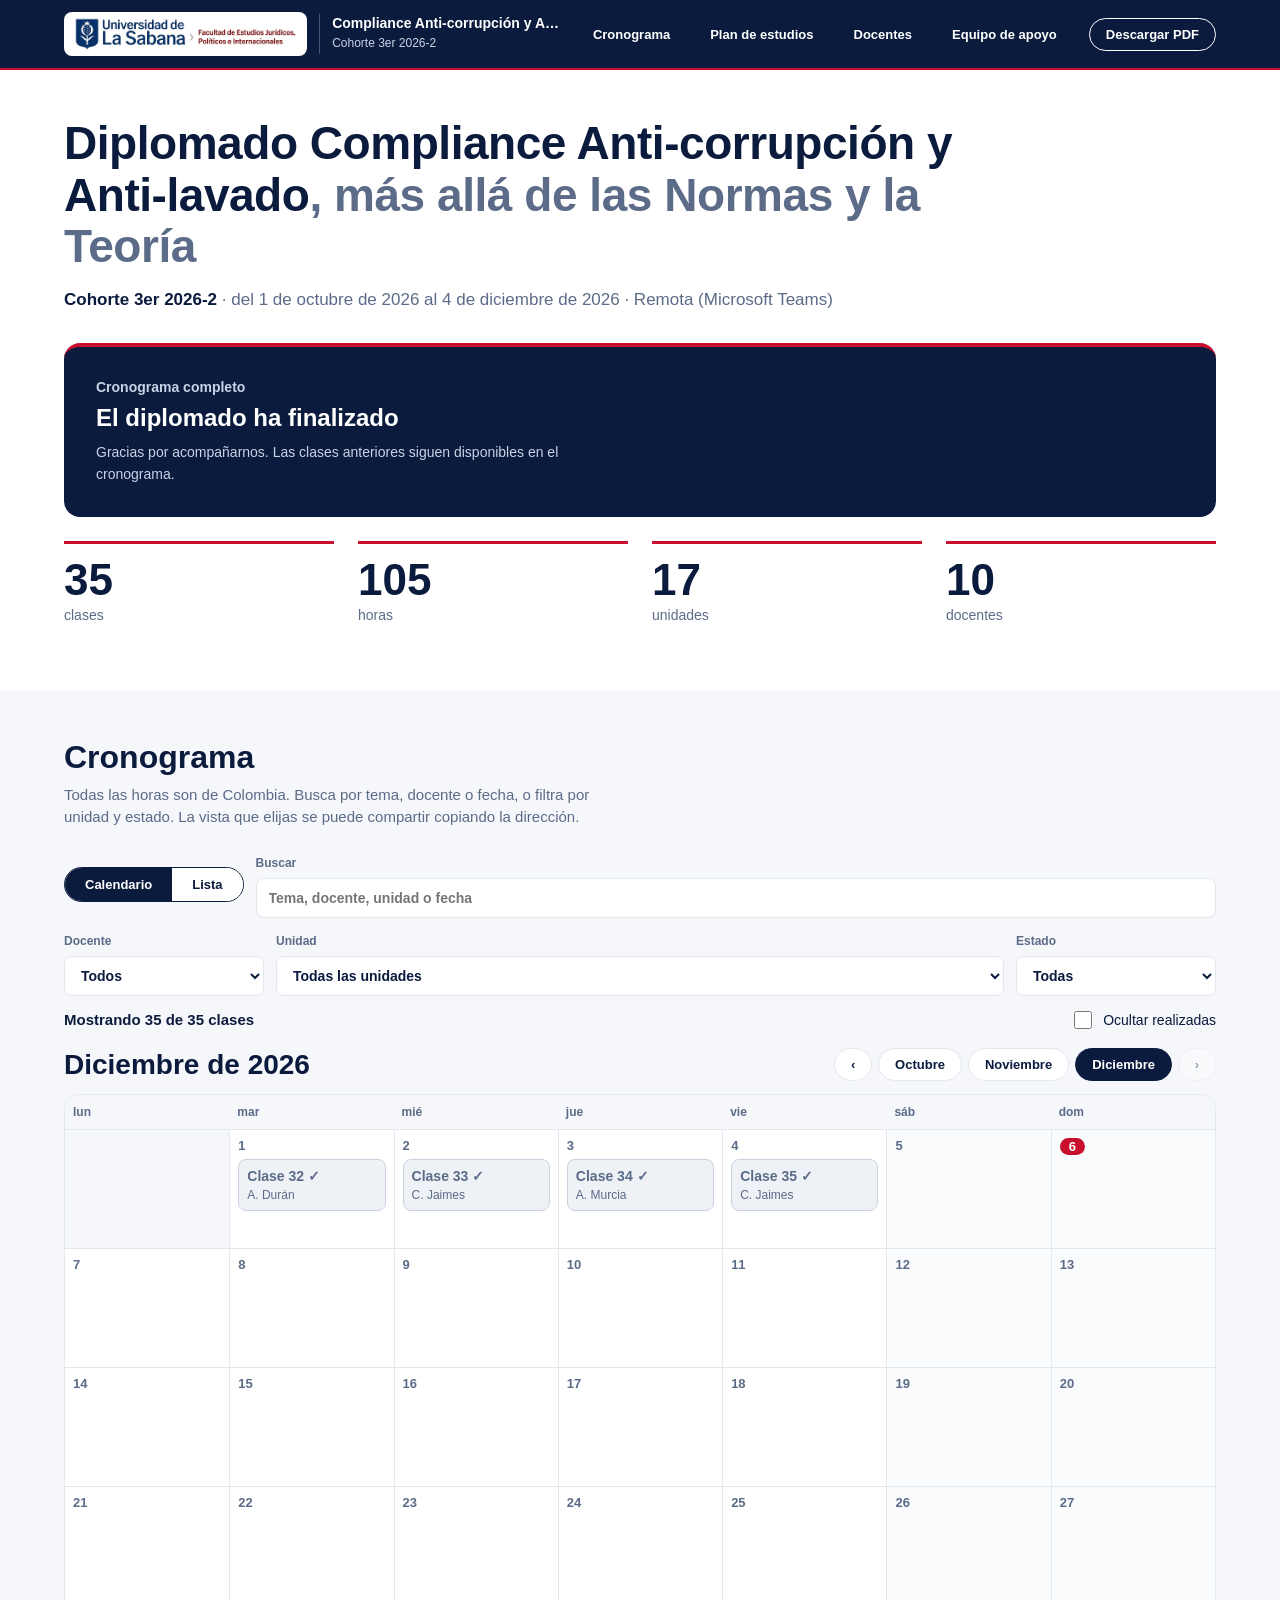
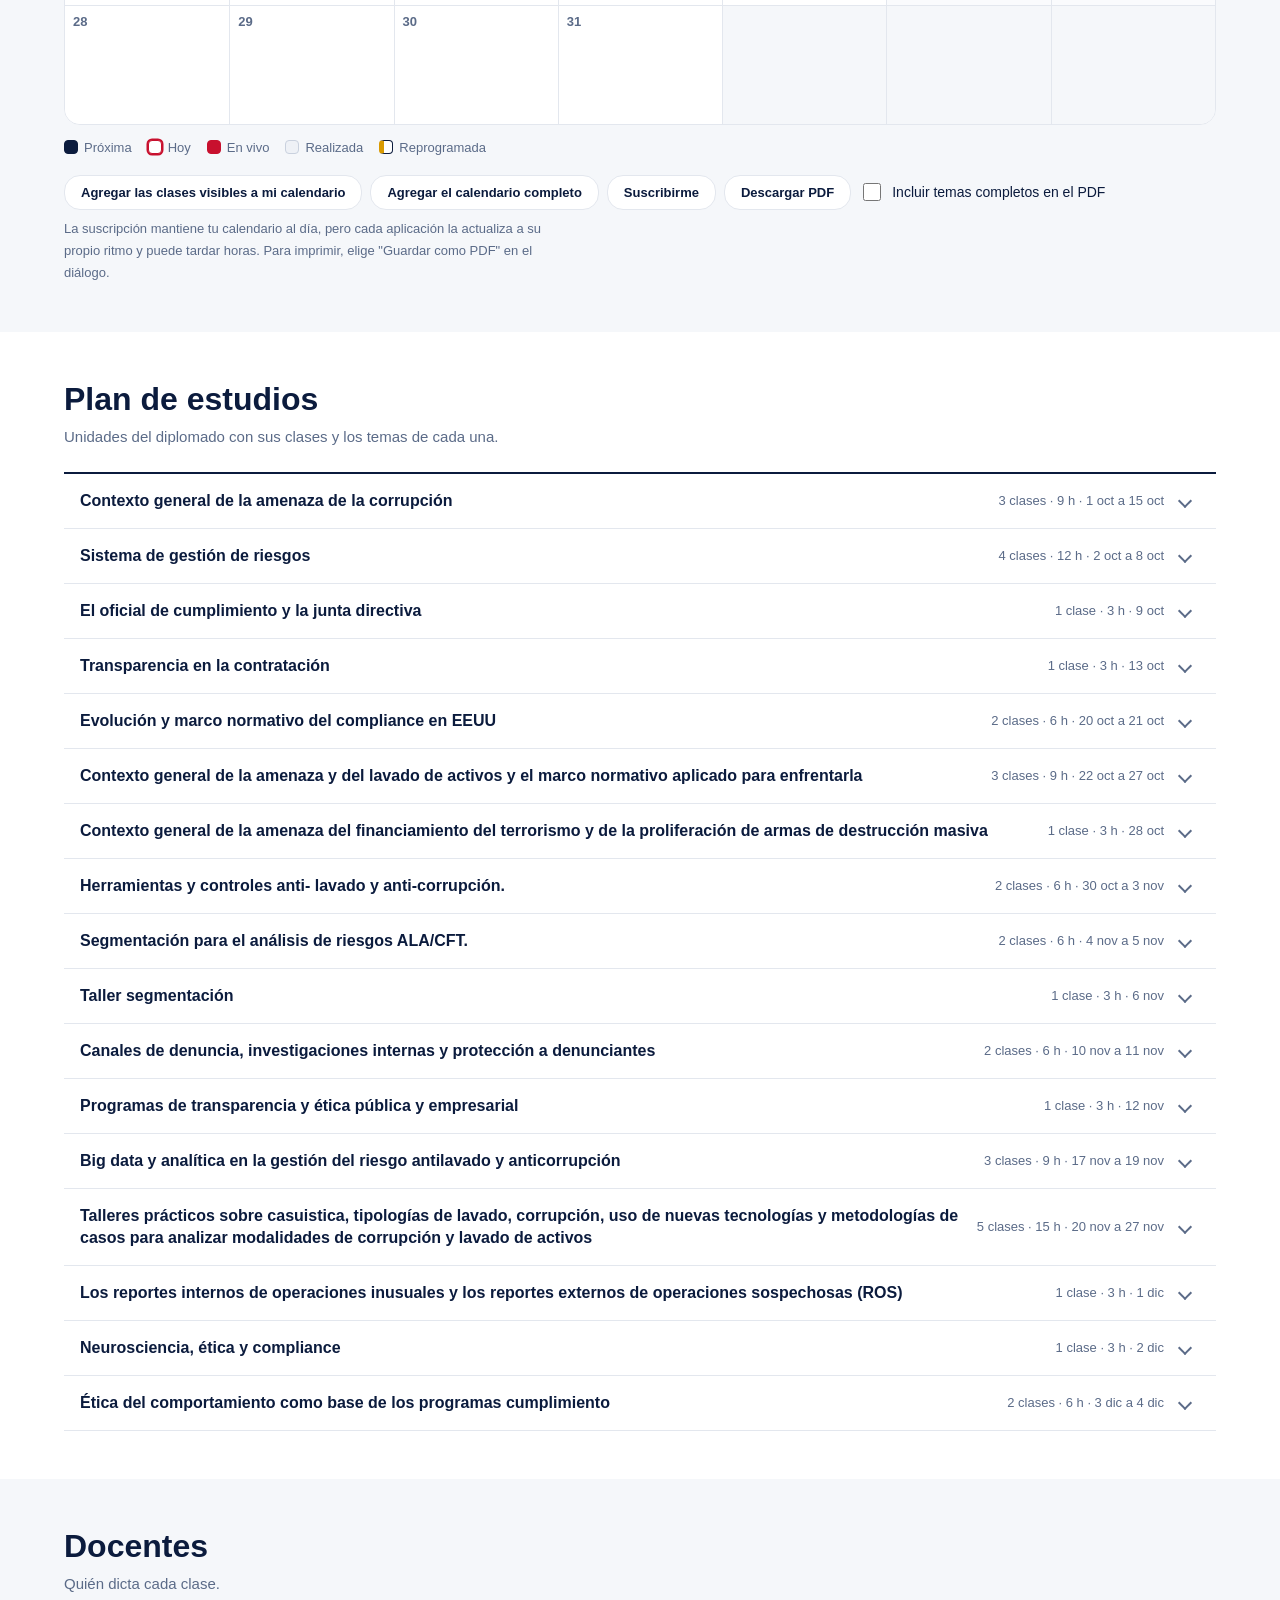
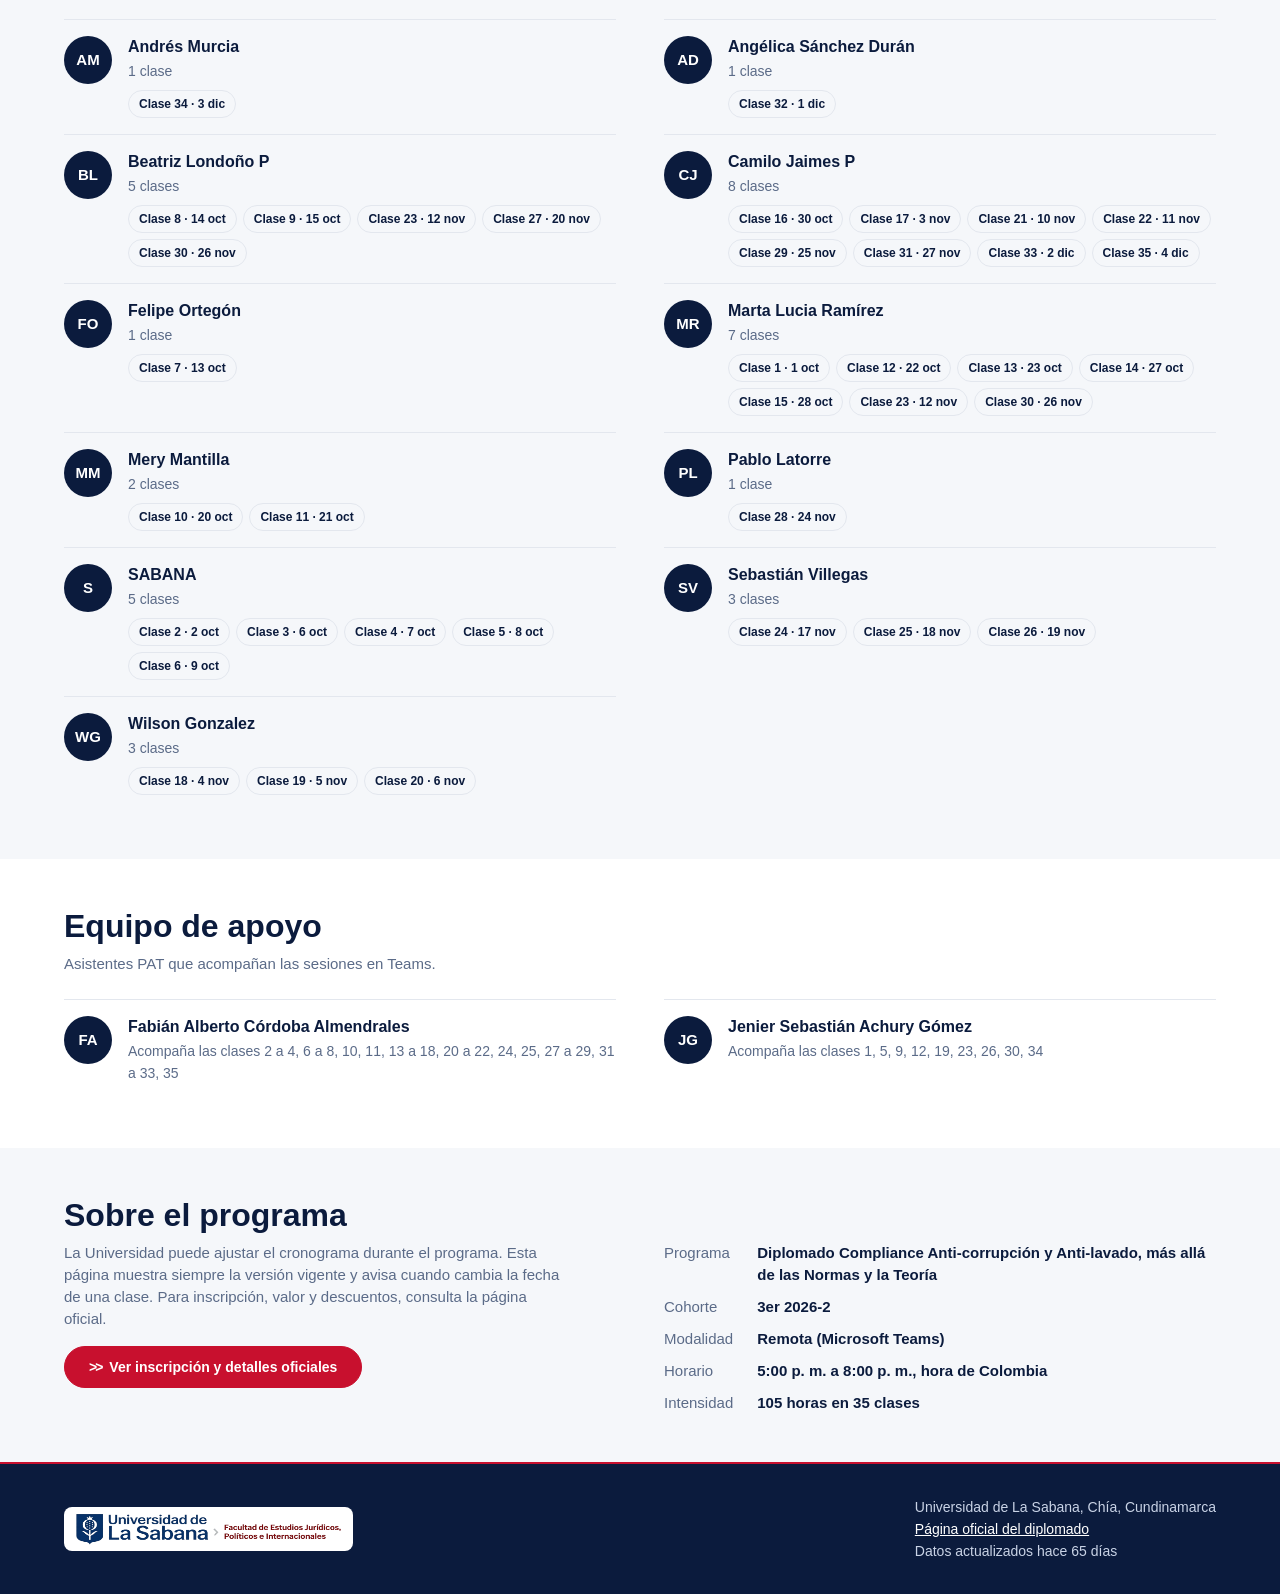
==== index.html @ 8d87f7cf "Fase 2: frontend (panel, calendario, lista, filtros, ics, pdf, aviso de cambios) y pruebas Co-Author" ====
<!doctype html>
<html lang="es">
<head>
  <meta charset="utf-8">
  <meta name="viewport" content="width=device-width, initial-scale=1">
  <title>Cronograma del diplomado de Compliance</title>
  <meta name="description" content="Cronograma, plan de estudios, docentes y enlaces de clase del Diplomado Compliance Anti-corrupción y Anti-lavado, Universidad de La Sabana.">
  <meta property="og:type" content="website">
  <meta property="og:locale" content="es_CO">
  <meta property="og:title" content="Cronograma del Diplomado Compliance Anti-corrupción y Anti-lavado">
  <meta property="og:description" content="Fechas, docentes y enlaces de cada clase, con la cuenta regresiva de la próxima sesión.">
  <meta name="theme-color" content="#0B1B3D">
  <link rel="icon" type="image/svg+xml" href="assets/logos/sabana-escudo.svg">
  <link rel="preload" href="assets/fuentes/montserrat-latin-800-normal.woff2" as="font" type="font/woff2" crossorigin>
  <link rel="stylesheet" href="css/tokens.css">
  <link rel="stylesheet" href="css/base.css">
  <link rel="stylesheet" href="css/componentes.css">
  <link rel="stylesheet" href="css/calendario.css">
  <link rel="stylesheet" href="css/impresion.css">
</head>
<body>
  <a class="omitir" href="#cronograma">Ir al cronograma</a>
  <header class="site-header">
    <div class="container">
      <a class="marca" href="#inicio">
        <img src="assets/logos/sabana-facultad-lockup.png" alt="Universidad de La Sabana, Facultad de Estudios Jurídicos, Políticos e Internacionales" width="289" height="44">
        <span class="marca-texto"><strong id="marca-programa"></strong><span id="marca-cohorte"></span></span>
      </a>
      <button class="menu-btn" type="button" aria-expanded="false" aria-controls="nav">Menú</button>
      <nav class="nav" id="nav" aria-label="Secciones">
        <a href="#cronograma">Cronograma</a><a href="#plan">Plan de estudios</a><a href="#docentes">Docentes</a><a href="#equipo">Equipo de apoyo</a>
        <a href="#" class="cta-pdf" data-pdf>Descargar PDF</a>
      </nav>
    </div>
  </header>

  <div class="avisos" id="avisos" role="status" hidden></div>
  <div class="aviso-red" id="aviso-red" role="status" hidden></div>

  <main id="inicio">
    <section class="hero">
      <div class="container">
        <h1 id="titulo"></h1>
        <p class="hero-meta" id="hero-meta"></p>
        <div id="panel" aria-live="off"></div>
        <div class="cifras" id="cifras"></div>
      </div>
    </section>

    <section class="seccion gris" id="cronograma">
      <div class="container">
        <h2>Cronograma</h2>
        <p class="intro">Todas las horas son de Colombia. Busca por tema, docente o fecha, o filtra por unidad y estado. La vista que elijas se puede compartir copiando la dirección.</p>
        <div class="barra">
          <div class="barra-fila">
            <div class="segmentos" role="group" aria-label="Vista">
              <button type="button" data-vista="calendario" aria-pressed="false">Calendario</button>
              <button type="button" data-vista="lista" aria-pressed="false">Lista</button>
            </div>
            <label class="campo buscar">Buscar<input id="f-q" type="search" placeholder="Tema, docente, unidad o fecha" autocomplete="off"></label>
          </div>
          <div class="barra-fila">
            <label class="campo docente">Docente<select id="f-docente"></select></label>
            <label class="campo unidad">Unidad<select id="f-unidad"></select></label>
            <label class="campo estado">Estado<select id="f-estado">
              <option value="todas">Todas</option><option value="proximas">Próximas</option><option value="realizadas">Realizadas</option></select></label>
          </div>
          <div class="resultado">
            <p class="contador" id="contador" aria-live="polite"></p>
            <div class="barra-fila">
              <label class="check"><input type="checkbox" id="f-ocultar"> Ocultar realizadas</label>
              <button class="enlace-btn" type="button" id="limpiar" hidden>Limpiar filtros</button>
            </div>
          </div>
        </div>
        <div id="vista"></div>
        <div class="acciones-cal">
          <button class="btn" type="button" data-ics-visibles>Agregar las clases visibles a mi calendario</button>
          <button class="btn" type="button" data-ics-todas>Agregar el calendario completo</button>
          <a class="btn" id="suscribir" href="#">Suscribirme</a>
          <button class="btn" type="button" data-pdf>Descargar PDF</button>
          <label class="check"><input type="checkbox" id="f-temas"> Incluir temas completos en el PDF</label>
        </div>
        <p class="nota-cal">La suscripción mantiene tu calendario al día, pero cada aplicación la actualiza a su propio ritmo y puede tardar horas. Para imprimir, elige "Guardar como PDF" en el diálogo.</p>
      </div>
    </section>

    <section class="seccion" id="plan"><div class="container"><h2>Plan de estudios</h2><p class="intro">Unidades del diplomado con sus clases y los temas de cada una.</p><div id="plan-lista"></div></div></section>
    <section class="seccion gris" id="docentes"><div class="container"><h2>Docentes</h2><p class="intro">Quién dicta cada clase.</p><ul class="personas" id="docentes-lista"></ul></div></section>
    <section class="seccion" id="equipo"><div class="container"><h2>Equipo de apoyo</h2><p class="intro">Asistentes PAT que acompañan las sesiones en Teams.</p><ul class="personas" id="equipo-lista"></ul></div></section>
    <section class="seccion gris" id="sobre"><div class="container"><h2>Sobre el programa</h2><div class="sobre" id="sobre-contenido"></div></div></section>
  </main>

  <footer class="pie">
    <div class="container">
      <img src="assets/logos/sabana-facultad-lockup.png" alt="Universidad de La Sabana, Facultad de Estudios Jurídicos, Políticos e Internacionales" width="289" height="44">
      <div><p>Universidad de La Sabana, Chía, Cundinamarca</p><p id="pie-oficial"></p><p id="actualizado" aria-live="off"></p></div>
    </div>
  </footer>

  <div id="hoja-impresion" aria-hidden="true"></div>
  <script type="module" src="js/app.js"></script>
</body>
</html>
---- css/tokens.css ----
:root {
  /* Color — regla 60-30-10 */
  --brand-navy: #0B1B3D;
  --brand-red: #C8102E;
  --brand-white: #FFFFFF;

  --surface-100: #FFFFFF;
  --surface-200: #F5F7FA;
  --surface-border: #E3E7EE;
  --ink: #0B1B3D;
  --ink-secondary: #5B6B88;
  --ink-on-navy: #FFFFFF;
  --ink-on-red: #FFFFFF;
  --accent-eyebrow: #C8102E;
  --success: #0F9D58;
  --danger: #C8102E;

  /* Tipografía */
  --font-heading: 'Montserrat', 'Helvetica Neue', Arial, sans-serif;
  --font-body: 'Inter', 'Helvetica Neue', Arial, sans-serif;

  --display-lg-size: 56px; --display-lg-lh: 62px;
  --display-md-size: 40px; --display-md-lh: 46px;
  --h1-size: 32px; --h1-lh: 38px;
  --h2-size: 24px; --h2-lh: 30px;
  --h3-size: 18px; --h3-lh: 24px;
  --body-lg-size: 17px; --body-lg-lh: 26px;
  --body-size: 15px; --body-lh: 22px;
  --body-sm-size: 13px; --body-sm-lh: 19px;
  --eyebrow-size: 12px; --eyebrow-lh: 16px;
  --badge-size: 11px; --badge-lh: 14px;
  --stat-size: 44px; --stat-lh: 48px;

  /* Espaciado */
  --space-2: 8px;
  --space-3: 12px;
  --space-4: 16px;
  --space-6: 24px;
  --space-8: 32px;
  --space-12: 48px;

  /* Radios */
  --radius-sm: 8px;
  --radius-md: 16px;
  --radius-pill: 999px;

  /* Bordes */
  --border-width-frame: 2px;

  --shadow-card: 0 1px 2px rgba(11, 27, 61, 0.06), 0 1px 1px rgba(11, 27, 61, 0.04);
  --max-width: 1200px;
}

/* Añadidos de este sitio */
:root {
  --warn-ink: #8A5300;
  --warn-bg: #FFF3D6;
  --warn-line: #D99A00;
  --past-bg: #EEF1F6;
  --past-line: #C9D1DE;
  --focus: #1B5FE0;
  --ease: cubic-bezier(0.16, 1, 0.3, 1);
}
---- css/base.css ----
@font-face { font-family: 'Montserrat'; font-weight: 700; font-display: swap; src: url('../assets/fuentes/montserrat-latin-700-normal.woff2') format('woff2'); }
@font-face { font-family: 'Montserrat'; font-weight: 800; font-display: swap; src: url('../assets/fuentes/montserrat-latin-800-normal.woff2') format('woff2'); }
@font-face { font-family: 'Inter'; font-weight: 400; font-display: swap; src: url('../assets/fuentes/inter-latin-400-normal.woff2') format('woff2'); }
@font-face { font-family: 'Inter'; font-weight: 500; font-display: swap; src: url('../assets/fuentes/inter-latin-500-normal.woff2') format('woff2'); }
@font-face { font-family: 'Inter'; font-weight: 600; font-display: swap; src: url('../assets/fuentes/inter-latin-600-normal.woff2') format('woff2'); }

* { box-sizing: border-box; }
html { scroll-behavior: smooth; scroll-padding-top: 88px; }
body { margin: 0; font-family: var(--font-body); font-size: var(--body-size); line-height: var(--body-lh); color: var(--ink); background: var(--surface-100); -webkit-font-smoothing: antialiased; }
img { max-width: 100%; display: block; }
a { color: inherit; }
button, input, select { font: inherit; color: inherit; }
button { cursor: pointer; }
h1, h2, h3, h4 { font-family: var(--font-heading); margin: 0; color: var(--ink); }
p { margin: 0; }
ul { margin: 0; padding: 0; list-style: none; }
.container { max-width: var(--max-width); margin: 0 auto; padding: 0 var(--space-6); }
@media (max-width: 640px) { .container { padding: 0 var(--space-4); } }
:focus-visible { outline: 3px solid var(--focus); outline-offset: 2px; border-radius: 4px; }
.sobre-navy :focus-visible, .site-header :focus-visible { outline-color: #fff; }
.solo-lectores { position: absolute; width: 1px; height: 1px; overflow: hidden; clip: rect(0 0 0 0); white-space: nowrap; }
.omitir { position: absolute; left: -999px; top: 8px; background: #fff; padding: 8px 16px; z-index: 300; border-radius: 8px; }
.omitir:focus { left: 8px; }
[hidden] { display: none !important; }
mark { background: #FFE58F; color: inherit; border-radius: 2px; padding: 0 1px; }

/* encabezado */
.site-header { position: sticky; top: 0; z-index: 100; background: var(--brand-navy); border-bottom: var(--border-width-frame) solid var(--brand-red); }
.site-header .container { display: flex; align-items: center; justify-content: space-between; gap: var(--space-4); padding-top: var(--space-3); padding-bottom: var(--space-3); }
.marca { display: flex; align-items: center; gap: var(--space-3); min-width: 0; text-decoration: none; }
.marca img { height: 44px; width: auto; background: #fff; border-radius: var(--radius-sm); padding: 5px 10px; }
.marca-texto { display: flex; flex-direction: column; color: var(--ink-on-navy); min-width: 0; padding-left: var(--space-3); border-left: 1px solid rgba(255,255,255,.25); }
.marca-texto strong { font: 800 14px/18px var(--font-heading); white-space: nowrap; overflow: hidden; text-overflow: ellipsis; }
.marca-texto span { font-size: 12px; color: #C9D3E6; }
.nav { display: flex; align-items: center; gap: var(--space-2); }
.nav a { white-space: nowrap; font: 700 13px var(--font-heading); color: #fff; padding: var(--space-2) var(--space-4); border-radius: var(--radius-pill); text-decoration: none; transition: background .15s; }
.nav a:hover { background: rgba(255,255,255,.1); }
.nav .cta-pdf { border: 1.5px solid #fff; margin-left: var(--space-2); }
.nav .cta-pdf:hover { background: #fff; color: var(--brand-navy); }
.menu-btn { display: none; background: none; border: 1.5px solid rgba(255,255,255,.5); color: #fff; border-radius: var(--radius-pill); font: 700 13px var(--font-heading); padding: 8px 16px; }
@media (max-width: 1100px) { .marca-texto { display: none; } }
@media (max-width: 960px) {
  .menu-btn { display: inline-block; }
  .nav { display: none; position: absolute; top: 100%; left: 0; right: 0; flex-direction: column; align-items: stretch; background: var(--brand-navy); padding: var(--space-3) var(--space-4) var(--space-4); border-bottom: 2px solid var(--brand-red); }
  .nav.abierto { display: flex; }
  .nav a { padding: 12px 16px; }
  .nav .cta-pdf { margin: 8px 0 0; text-align: center; }
}

/* botones */
.btn { display: inline-flex; align-items: center; justify-content: center; gap: 8px; font: 700 13px var(--font-heading); padding: 9px 16px; border-radius: var(--radius-md); border: 1.5px solid var(--surface-border); background: #fff; color: var(--ink); text-decoration: none; transition: border-color .2s var(--ease), background .2s var(--ease), transform .15s; }
.btn:hover { border-color: var(--brand-navy); }
.btn:active { transform: scale(.98); }
.chevron-cta { display: inline-flex; align-items: center; gap: 8px; font: 700 14px var(--font-heading); color: var(--brand-red); padding: 12px 24px; border-radius: var(--radius-pill); border: 1.5px solid var(--brand-red); background: #fff; text-decoration: none; transition: background .2s var(--ease), color .2s var(--ease), transform .2s var(--ease); }
.chevron-cta::before { content: '>>'; font-weight: 800; letter-spacing: -2px; }
.chevron-cta.solid { background: var(--brand-red); color: #fff; }
.chevron-cta:hover { background: var(--brand-red); color: #fff; transform: translateY(-1px); }
.chevron-cta:active { transform: scale(.98); }
.chevron-cta.solid:hover { background: #A30D25; border-color: #A30D25; }
.chevron-cta.chico { padding: 8px 18px; font-size: 13px; }

/* secciones */
.seccion { padding: var(--space-12) 0; }
.seccion.gris { background: var(--surface-200); }
.seccion > .container > h2 { font-size: var(--h1-size); line-height: var(--h1-lh); font-weight: 800; margin-bottom: var(--space-2); }
.seccion .intro { color: var(--ink-secondary); max-width: 68ch; margin-bottom: var(--space-6); }
@media (max-width: 640px) { .seccion { padding: var(--space-8) 0; } .seccion > .container > h2 { font-size: 26px; line-height: 32px; } }
---- css/componentes.css ----
/* franja de avisos */
.avisos { background: var(--warn-bg); border-bottom: 1px solid var(--warn-line); color: var(--warn-ink); }
.avisos .container { display: flex; gap: var(--space-4); align-items: center; justify-content: space-between; padding-top: 12px; padding-bottom: 12px; }
.avisos ul { display: grid; gap: 4px; font-weight: 600; }
.avisos .btn { border-color: var(--warn-ink); color: var(--warn-ink); background: transparent; flex-shrink: 0; }
.aviso-red { background: var(--past-bg); border-bottom: 1px solid var(--past-line); color: var(--ink); font-size: 13px; }
.aviso-red .container { padding-top: 8px; padding-bottom: 8px; }

/* hero */
.hero { padding: var(--space-12) 0 var(--space-8); background: var(--surface-100); }
.hero h1 { font-size: clamp(28px, 4.2vw, 46px); line-height: 1.12; font-weight: 800; max-width: 36ch; letter-spacing: -.01em; }
.hero h1 span { color: var(--ink-secondary); font-weight: 700; }
.hero-meta { margin: var(--space-4) 0 var(--space-8); color: var(--ink-secondary); font-size: var(--body-lg-size); }
.hero-meta strong { color: var(--ink); }
@media (max-width: 640px) { .hero { padding: var(--space-8) 0 var(--space-6); } .hero-meta { font-size: 15px; margin-bottom: var(--space-6); } }

/* panel de la próxima clase: primera jugada audaz */
.panel { background: var(--brand-navy); color: #fff; border-radius: var(--radius-md); border-top: 4px solid var(--brand-red); display: grid; grid-template-columns: auto 1fr auto; gap: var(--space-8); padding: var(--space-8); align-items: center; }
.panel :where(h2, h3) { color: #fff; }
.ficha { display: grid; justify-items: center; line-height: 1; padding-right: var(--space-8); border-right: 1px solid rgba(255,255,255,.2); }
.ficha .dia-sem { font: 700 16px var(--font-heading); color: #C9D3E6; }
.ficha .dia-num { font: 800 clamp(72px, 9vw, 112px)/1 var(--font-heading); font-variant-numeric: tabular-nums; margin: 6px 0; }
.ficha .mes { font: 700 18px var(--font-heading); }
.panel-cuerpo { min-width: 0; display: grid; gap: var(--space-2); }
.panel-estado { display: inline-flex; align-items: center; gap: 8px; font: 700 14px var(--font-heading); color: #C9D3E6; }
.panel-cuerpo h2 { font-size: var(--h2-size); line-height: var(--h2-lh); font-weight: 800; }
.panel-unidad { color: #C9D3E6; font-size: 14px; max-width: 60ch; }
.panel-datos { display: flex; flex-wrap: wrap; gap: 4px 20px; margin-top: 6px; font-size: 14px; }
.panel-datos span { color: #fff; }
.panel-datos b { color: #C9D3E6; font-weight: 500; }
.cuenta { display: grid; gap: var(--space-4); justify-items: end; }
.cuenta-num { display: flex; gap: var(--space-4); font-variant-numeric: tabular-nums; }
.cuenta-num div { display: grid; justify-items: center; min-width: 58px; }
.cuenta-num div + div { padding-left: var(--space-4); border-left: 1px solid rgba(255,255,255,.2); }
.cuenta-num strong { font: 800 clamp(32px, 4vw, 48px)/1 var(--font-heading); }
.cuenta-num span { font-size: 12px; color: #C9D3E6; margin-top: 4px; }
.cuenta-texto { font: 800 28px/1.1 var(--font-heading); text-align: right; }
.cuenta-sub { font-size: 13px; color: #C9D3E6; text-align: right; }
.panel .chevron-cta { background: #fff; color: var(--brand-navy); border-color: #fff; }
.panel .chevron-cta:hover { background: var(--brand-red); border-color: var(--brand-red); color: #fff; }
.panel .chevron-cta.solid { background: var(--brand-red); border-color: var(--brand-red); color: #fff; }
.panel.envivo { border-top-color: #fff; box-shadow: inset 0 0 0 2px var(--brand-red); }
.punto-vivo { width: 10px; height: 10px; border-radius: 50%; background: var(--brand-red); box-shadow: 0 0 0 2px #fff; animation: latido 1.6s ease-in-out infinite; }
@keyframes latido { 50% { transform: scale(1.5); } }
.panel.fin { grid-template-columns: 1fr; }
@media (max-width: 960px) {
  .panel { grid-template-columns: auto 1fr; padding: var(--space-6); gap: var(--space-4) var(--space-6); }
  .cuenta { grid-column: 1 / -1; justify-items: start; }
  .cuenta-texto, .cuenta-sub { text-align: left; }
  .ficha { padding-right: var(--space-6); }
}
@media (max-width: 560px) {
  .panel { grid-template-columns: 1fr; }
  .ficha { grid-auto-flow: column; justify-content: start; align-items: baseline; gap: 10px; border-right: 0; padding: 0 0 var(--space-3); border-bottom: 1px solid rgba(255,255,255,.2); }
  .ficha .dia-num { font-size: 56px; margin: 0; }
  .cuenta-num { gap: var(--space-3); }
  .cuenta-num div { min-width: 0; }
  .cuenta-num div + div { padding-left: var(--space-3); }
  .cuenta .chevron-cta { width: 100%; justify-content: center; }
}

/* cifras */
.cifras { display: grid; grid-template-columns: repeat(4, 1fr); gap: var(--space-6); padding: var(--space-6) 0 var(--space-8); }
.cifras div { border-top: 3px solid var(--brand-red); padding-top: var(--space-3); }
.cifras strong { display: block; font: 800 var(--stat-size)/var(--stat-lh) var(--font-heading); font-variant-numeric: tabular-nums; }
.cifras span { color: var(--ink-secondary); font-size: 14px; }
@media (max-width: 640px) { .cifras { grid-template-columns: 1fr 1fr; gap: var(--space-4) var(--space-6); } .cifras strong { font-size: 34px; } }

/* barra de herramientas */
.barra { display: grid; gap: var(--space-3); margin-bottom: var(--space-4); }
.barra-fila { display: flex; flex-wrap: wrap; gap: var(--space-3); align-items: center; }
.segmentos { display: inline-flex; border: 1.5px solid var(--brand-navy); border-radius: var(--radius-pill); overflow: hidden; }
.segmentos button { border: 0; background: #fff; font: 700 13px var(--font-heading); padding: 9px 20px; }
.segmentos button[aria-pressed="true"] { background: var(--brand-navy); color: #fff; }
.campo { display: grid; gap: 4px; font-size: 12px; color: var(--ink-secondary); font-weight: 600; }
.campo input, .campo select { height: 40px; border: 1.5px solid var(--surface-border); border-radius: var(--radius-sm); padding: 0 12px; background: #fff; color: var(--ink); font-size: 14px; min-width: 0; }
.campo select { max-width: 100%; text-overflow: ellipsis; }
.campo.buscar { flex: 1 1 260px; }
.campo.unidad { flex: 1 1 260px; }
.campo.docente, .campo.estado { flex: 0 1 200px; }
.campo input:hover, .campo select:hover { border-color: var(--ink-secondary); }
.check { display: inline-flex; align-items: center; gap: 8px; font-size: 14px; cursor: pointer; }
.check input { width: 18px; height: 18px; accent-color: var(--brand-navy); }
.resultado { display: flex; flex-wrap: wrap; gap: var(--space-3) var(--space-6); align-items: center; justify-content: space-between; }
.contador { font-weight: 600; }
.enlace-btn { background: none; border: 0; color: var(--brand-red); font-weight: 600; text-decoration: underline; padding: 4px; }
.acciones-cal { display: flex; flex-wrap: wrap; gap: var(--space-2); align-items: center; margin-top: var(--space-4); }
.nota-cal { font-size: 13px; color: var(--ink-secondary); max-width: 70ch; margin-top: var(--space-2); }
.vacio { border: 1.5px dashed var(--past-line); border-radius: var(--radius-md); padding: var(--space-8); text-align: center; color: var(--ink-secondary); background: #fff; }
.vacio strong { display: block; color: var(--ink); font: 700 18px var(--font-heading); margin-bottom: 6px; }

/* insignias */
.insignia { display: inline-flex; align-items: center; gap: 6px; font: 700 11px/14px var(--font-heading); padding: 3px 10px; border-radius: var(--radius-pill); border: 1.5px solid currentColor; white-space: nowrap; }
.insignia.hoy { color: var(--brand-red); }
.insignia.envivo { background: var(--brand-red); color: #fff; border-color: var(--brand-red); }
.insignia.proxima { color: var(--brand-navy); }
.insignia.pasada { color: var(--ink-secondary); border-color: var(--past-line); }
.insignia.repro { color: var(--warn-ink); background: var(--warn-bg); border-color: var(--warn-line); }
.tachada { text-decoration: line-through; color: var(--ink-secondary); }

/* lista agrupada por semana */
.semana + .semana { margin-top: var(--space-8); }
.semana h3 { font: 700 15px var(--font-heading); color: var(--ink-secondary); padding-bottom: var(--space-2); border-bottom: 2px solid var(--brand-navy); margin-bottom: 0; }
.fila { border-bottom: 1px solid var(--surface-border); background: #fff; }
.fila.es-pasada { background: var(--surface-200); }
.fila.es-hoy, .fila.es-envivo { box-shadow: inset 4px 0 0 var(--brand-red); }
.fila.es-proxima { box-shadow: inset 4px 0 0 var(--brand-navy); }
.fila-cab { display: grid; grid-template-columns: 76px minmax(0, 1fr) minmax(0, 220px) auto 20px; gap: var(--space-4); align-items: center; width: 100%; text-align: left; background: none; border: 0; padding: var(--space-4) var(--space-4) var(--space-4) var(--space-4); }
.fila-cab:hover { background: rgba(11,27,61,.03); }
.fecha-bloque { display: grid; justify-items: center; line-height: 1; font-family: var(--font-heading); }
.fecha-bloque small { font-size: 12px; font-weight: 700; color: var(--ink-secondary); }
.fecha-bloque b { font-size: 30px; font-weight: 800; margin: 3px 0; font-variant-numeric: tabular-nums; }
.es-pasada .fecha-bloque b { color: var(--ink-secondary); }
.fila-titulo { min-width: 0; }
.fila-titulo strong { font: 800 16px/22px var(--font-heading); }
.fila-titulo p { color: var(--ink-secondary); font-size: 14px; overflow: hidden; text-overflow: ellipsis; white-space: nowrap; }
.fila-prof { font-size: 14px; min-width: 0; }
.fila-prof span { display: block; color: var(--ink-secondary); font-size: 12px; }
.fila-estados { display: flex; gap: 6px; flex-wrap: wrap; justify-content: flex-end; }
.flecha { width: 10px; height: 10px; border-right: 2px solid var(--ink-secondary); border-bottom: 2px solid var(--ink-secondary); transform: rotate(45deg); transition: transform .2s var(--ease); }
.fila-cab[aria-expanded="true"] .flecha { transform: rotate(-135deg); }
.fila-cuerpo { padding: 0 var(--space-4) var(--space-6) calc(76px + var(--space-8)); }
@media (max-width: 760px) {
  .fila-cab { grid-template-columns: 56px minmax(0, 1fr) 16px; gap: var(--space-3); }
  .fila-prof, .fila-estados { grid-column: 2; }
  .fila-estados { justify-content: flex-start; }
  .fila-cab .flecha { grid-column: 3; grid-row: 1; }
  .fila-cuerpo { padding-left: var(--space-4); }
  .fila-titulo p { white-space: normal; display: -webkit-box; -webkit-line-clamp: 2; -webkit-box-orient: vertical; }
}

/* ficha de clase (lista expandida y detalle) */
.ficha-clase h3 { font: 800 20px/26px var(--font-heading); }
.ficha-clase .u { color: var(--ink-secondary); margin: 4px 0 var(--space-3); }
.ficha-clase ul.temas { list-style: disc; padding-left: 20px; display: grid; gap: 4px; margin-bottom: var(--space-4); max-width: 70ch; }
.ficha-clase dl { display: grid; grid-template-columns: auto 1fr; gap: 6px var(--space-6); margin: 0 0 var(--space-4); font-size: 14px; }
.ficha-clase dt { color: var(--ink-secondary); }
.ficha-clase dd { margin: 0; font-weight: 500; }
.ficha-clase .acc { display: flex; flex-wrap: wrap; gap: var(--space-2); }
.ficha-clase + .ficha-clase { border-top: 1px solid var(--surface-border); margin-top: var(--space-6); padding-top: var(--space-6); }
.btn-teams { background: #fff; color: var(--brand-navy); border-color: var(--brand-navy); }
.btn-teams::before { content: '>>'; font-weight: 800; letter-spacing: -2px; }
.btn-teams.primario { background: var(--brand-red); border-color: var(--brand-red); color: #fff; }
.btn-teams:hover { background: var(--brand-navy); color: #fff; }
.btn-teams.primario:hover { background: #A30D25; }

/* plan de estudios */
.plan-unidad { border-bottom: 1px solid var(--surface-border); background: #fff; }
.plan-unidad:first-of-type { border-top: 2px solid var(--brand-navy); }
.plan-unidad summary { display: grid; grid-template-columns: 1fr auto 20px; gap: var(--space-4); align-items: center; cursor: pointer; padding: var(--space-4); list-style: none; }
.plan-unidad summary::-webkit-details-marker { display: none; }
.plan-unidad summary strong { font: 700 16px/22px var(--font-heading); }
.plan-unidad summary small { color: var(--ink-secondary); font-size: 13px; white-space: nowrap; }
.plan-unidad summary .flecha { transition: transform .2s var(--ease); }
.plan-unidad[open] summary .flecha { transform: rotate(-135deg); }
.unidad-cuerpo { padding: 0 var(--space-4) var(--space-6); display: grid; gap: var(--space-4); }
.unidad-clase { display: grid; grid-template-columns: 180px 1fr; gap: var(--space-4); }
.unidad-clase h4 { font: 700 14px/20px var(--font-heading); }
.unidad-clase h4 span { display: block; font: 400 13px var(--font-body); color: var(--ink-secondary); }
.unidad-clase ul { list-style: disc; padding-left: 20px; display: grid; gap: 3px; }
@media (max-width: 640px) { .unidad-clase { grid-template-columns: 1fr; gap: 4px; } .plan-unidad summary { grid-template-columns: 1fr 20px; } .plan-unidad summary small { grid-column: 1; grid-row: 2; } }

/* docentes y equipo */
.personas { display: grid; grid-template-columns: 1fr 1fr; gap: 0 var(--space-12); }
.persona { display: grid; grid-template-columns: 48px 1fr; gap: var(--space-4); padding: var(--space-4) 0; border-top: 1px solid var(--surface-border); }
.iniciales { width: 48px; height: 48px; border-radius: 50%; background: var(--brand-navy); color: #fff; display: grid; place-items: center; font: 800 15px var(--font-heading); }
.persona h3 { font: 700 16px/22px var(--font-heading); }
.persona p { color: var(--ink-secondary); font-size: 14px; margin-top: 2px; }
.persona .chips { display: flex; flex-wrap: wrap; gap: 6px; margin-top: 8px; }
.chip { font-size: 12px; font-weight: 600; background: var(--surface-200); border: 1px solid var(--surface-border); border-radius: var(--radius-pill); padding: 2px 10px; }
.chip.repro { background: var(--warn-bg); border-color: var(--warn-line); color: var(--warn-ink); }
@media (max-width: 800px) { .personas { grid-template-columns: 1fr; } }

/* sobre el programa */
.sobre { display: grid; grid-template-columns: 1fr 1fr; gap: var(--space-12); align-items: start; }
.sobre dl { display: grid; grid-template-columns: auto 1fr; gap: 10px var(--space-6); margin: 0; }
.sobre dt { color: var(--ink-secondary); }
.sobre dd { margin: 0; font-weight: 600; }
.sobre .nota { color: var(--ink-secondary); margin-bottom: var(--space-4); max-width: 60ch; }
@media (max-width: 800px) { .sobre { grid-template-columns: 1fr; gap: var(--space-6); } }

/* pie */
.pie { background: var(--brand-navy); color: #fff; padding: var(--space-8) 0; border-top: 2px solid var(--brand-red); }
.pie .container { display: flex; flex-wrap: wrap; gap: var(--space-6); justify-content: space-between; align-items: center; }
.pie img { height: 44px; background: #fff; border-radius: var(--radius-sm); padding: 5px 10px; }
.pie p { font-size: 14px; color: #C9D3E6; }
.pie a { color: #fff; }

@media (max-width: 640px) { .barra .campo { flex: 1 1 100%; } .barra .segmentos { width: 100%; } .barra .segmentos button { flex: 1; } }
---- css/calendario.css ----
.cal-layout { display: grid; grid-template-columns: minmax(0, 1fr); gap: var(--space-6); align-items: start; }
.cal-layout.con-detalle { grid-template-columns: minmax(0, 1fr) 330px; }
.cal-cab { display: flex; align-items: center; justify-content: space-between; gap: var(--space-4); margin-bottom: var(--space-3); flex-wrap: wrap; }
.cal-cab h3 { font: 800 28px/34px var(--font-heading); }
.cal-meses { display: flex; gap: 6px; align-items: center; }
.cal-meses button { border: 1.5px solid var(--surface-border); background: #fff; border-radius: var(--radius-pill); font: 700 13px var(--font-heading); padding: 8px 16px; }
.cal-meses button[aria-pressed="true"] { background: var(--brand-navy); color: #fff; border-color: var(--brand-navy); }
.cal-meses .nav-mes { width: 38px; padding: 8px 0; }
.cal-meses button:disabled { opacity: .4; cursor: default; }
.cal { border: 1px solid var(--surface-border); border-radius: var(--radius-md); overflow: hidden; background: #fff; }
.cal-fila { display: grid; grid-template-columns: repeat(7, minmax(0, 1fr)); }
.cal-fila + .cal-fila { border-top: 1px solid var(--surface-border); }
.cal-dsem { font: 700 12px var(--font-heading); color: var(--ink-secondary); padding: 10px 8px; background: var(--surface-200); text-align: left; }
.cal-celda { min-height: 118px; padding: 0; border-left: 1px solid var(--surface-border); background: #fff; position: relative; }
.cal-celda:first-child { border-left: 0; }
.cal-celda.fds { background: #FAFBFD; }
.cal-celda.fuera { background: var(--surface-200); }
.cal-btn { display: grid; grid-template-rows: auto 1fr; gap: 6px; width: 100%; height: 100%; min-height: 118px; padding: 8px; background: none; border: 0; text-align: left; align-content: start; }
.cal-btn:disabled { cursor: default; }
.cal-btn[aria-disabled="true"] { cursor: default; }
.cal-num { font: 700 13px var(--font-heading); color: var(--ink-secondary); }
.cal-celda.es-hoy .cal-num { color: #fff; background: var(--brand-red); border-radius: var(--radius-pill); padding: 1px 9px; justify-self: start; }
.cal-btn:focus-visible { outline-offset: -3px; border-radius: 0; }

.pieza { display: grid; gap: 2px; padding: 7px 8px; min-width: 0; border-radius: var(--radius-sm); border: 1.5px solid var(--brand-navy); background: #fff; color: var(--brand-navy); }
.pieza strong { font: 800 14px/18px var(--font-heading); white-space: nowrap; }
.pieza small { font-size: 12px; line-height: 16px; overflow: hidden; text-overflow: ellipsis; white-space: nowrap; }
.pieza em { font: 700 10px/14px var(--font-heading); font-style: normal; white-space: nowrap; overflow: hidden; text-overflow: ellipsis; max-width: 100%; }
.pieza.es-pasada { background: var(--past-bg); border-color: var(--past-line); color: var(--ink-secondary); }
.pieza.es-proxima { background: var(--brand-navy); color: #fff; }
.pieza.es-hoy { border-color: var(--brand-red); box-shadow: 0 0 0 2px var(--brand-red); }
.pieza.es-envivo { background: var(--brand-red); border-color: var(--brand-red); color: #fff; box-shadow: none; }
.pieza.es-repro { border-left: 6px solid var(--warn-line); }
.pieza.es-repro em { color: var(--warn-ink); background: var(--warn-bg); border-radius: 4px; padding: 0 4px; justify-self: start; }
.cal-btn[aria-expanded="true"] .pieza, .cal-btn.sel .pieza { outline: 3px solid var(--focus); outline-offset: 1px; }

.leyenda { display: flex; flex-wrap: wrap; gap: 8px var(--space-4); margin-top: var(--space-3); font-size: 13px; color: var(--ink-secondary); }
.leyenda i { display: inline-block; width: 14px; height: 14px; border-radius: 4px; border: 1.5px solid var(--brand-navy); vertical-align: -2px; margin-right: 6px; background: #fff; }
.leyenda .l-proxima { background: var(--brand-navy); }
.leyenda .l-hoy { border-color: var(--brand-red); box-shadow: 0 0 0 1.5px var(--brand-red); }
.leyenda .l-envivo { background: var(--brand-red); border-color: var(--brand-red); }
.leyenda .l-pasada { background: var(--past-bg); border-color: var(--past-line); }
.leyenda .l-repro { border-left: 5px solid var(--warn-line); }

/* detalle: panel lateral en escritorio, hoja inferior en celular */
.detalle { position: sticky; top: 92px; background: #fff; border: 1px solid var(--surface-border); border-top: 3px solid var(--brand-navy); border-radius: var(--radius-md); padding: var(--space-6); max-height: calc(100vh - 110px); overflow: auto; }
.detalle-cab { display: flex; justify-content: space-between; align-items: start; gap: var(--space-3); margin-bottom: var(--space-4); }
.detalle-cab p { font: 700 14px var(--font-heading); color: var(--ink-secondary); }
.detalle-cerrar { border: 1.5px solid var(--surface-border); background: #fff; border-radius: var(--radius-pill); width: 36px; height: 36px; font-size: 18px; line-height: 1; flex-shrink: 0; }
.fondo-detalle { display: none; }
@media (max-width: 1100px) {
  .cal-layout.con-detalle { grid-template-columns: minmax(0, 1fr); }
  .detalle { position: fixed; left: 0; right: 0; bottom: 0; top: auto; max-height: 82vh; border-radius: var(--radius-md) var(--radius-md) 0 0; z-index: 200; box-shadow: 0 -8px 30px rgba(11,27,61,.25); }
  .fondo-detalle.on { display: block; position: fixed; inset: 0; background: rgba(11,27,61,.45); z-index: 190; }
}
@media (max-width: 720px) {
  .cal-celda, .cal-btn { min-height: 54px; }
  .cal-btn { padding: 4px; justify-items: center; align-content: center; gap: 4px; }
  .cal-dsem { text-align: center; padding: 8px 0; }
  .pieza { width: 30px; height: 30px; padding: 0; border-radius: 50%; place-items: center; }
  .pieza small, .pieza em { display: none; }
  .pieza strong { font-size: 13px; }
  .pieza.es-repro { border-left-width: 1.5px; box-shadow: 0 0 0 2px var(--warn-line); }
  .cal-celda.es-hoy .cal-num { padding: 0 6px; }
  .cal-cab h3 { font-size: 22px; }
  .pieza .solo-escritorio { display: none; }
}
@media (prefers-reduced-motion: reduce) {
  html { scroll-behavior: auto; }
  .punto-vivo { animation: none; }
  * { transition-duration: .01ms !important; }
}
@media (max-width: 720px) {
  .cal-meses { width: 100%; }
  .cal-meses button:not(.nav-mes) { flex: 1; padding: 8px 4px; font-size: 12px; }
}
---- css/impresion.css ----
#hoja-impresion { display: none; }
@media print {
  @page { size: A4 landscape; margin: 12mm; }
  * { print-color-adjust: exact; -webkit-print-color-adjust: exact; }
  body > *:not(#hoja-impresion) { display: none !important; }
  body { background: #fff; }
  #hoja-impresion { display: block; color: #000; font-size: 10pt; line-height: 1.3; }
  .imp-cab { display: flex; align-items: center; gap: 12mm; border-bottom: 2px solid var(--brand-red); padding-bottom: 4mm; margin-bottom: 4mm; }
  .imp-cab img { height: 14mm; width: auto; }
  .imp-cab h1 { font-size: 14pt; line-height: 1.2; }
  .imp-cab p { font-size: 9pt; color: #333; }
  .imp-filtros { font-size: 9pt; margin-bottom: 3mm; }
  #hoja-impresion table { width: 100%; border-collapse: collapse; }
  #hoja-impresion thead { display: table-header-group; }
  #hoja-impresion th { background: var(--brand-navy); color: #fff; text-align: left; font-size: 9pt; padding: 2mm; border: 1px solid #000; }
  #hoja-impresion td { padding: 1.6mm 2mm; border: 1px solid #555; vertical-align: top; font-size: 9pt; }
  #hoja-impresion td:first-child, #hoja-impresion td:nth-child(2) { white-space: nowrap; }
  #hoja-impresion tbody { break-inside: avoid; page-break-inside: avoid; }
  #hoja-impresion tr { break-inside: avoid; page-break-inside: avoid; }
  #hoja-impresion td.temas { font-size: 8.5pt; border-top: 0; background: #F2F4F8; }
  #hoja-impresion td.temas ul { margin: 0; padding-left: 5mm; list-style: disc; }
  #hoja-impresion a { color: #000; text-decoration: underline; }
  .imp-pasada td { color: #444; }
  .imp-repro { font-weight: 700; }
}
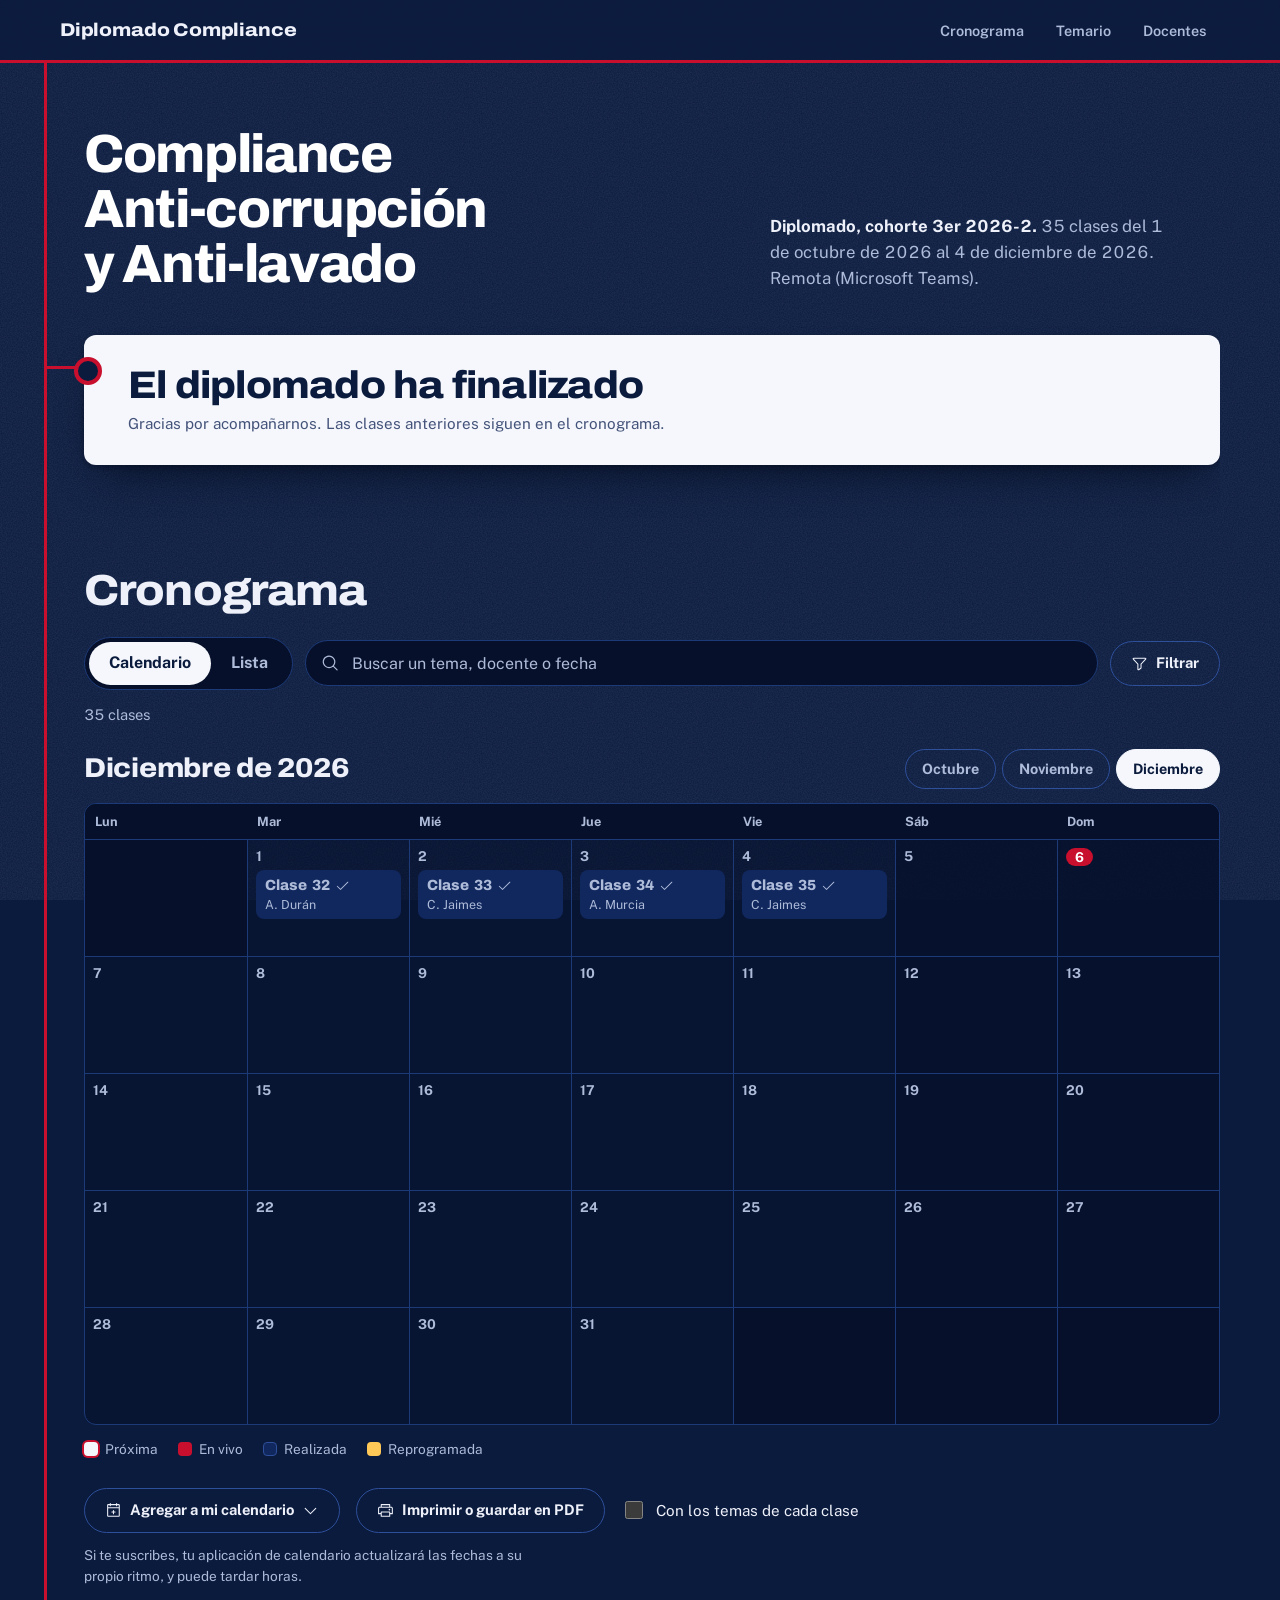
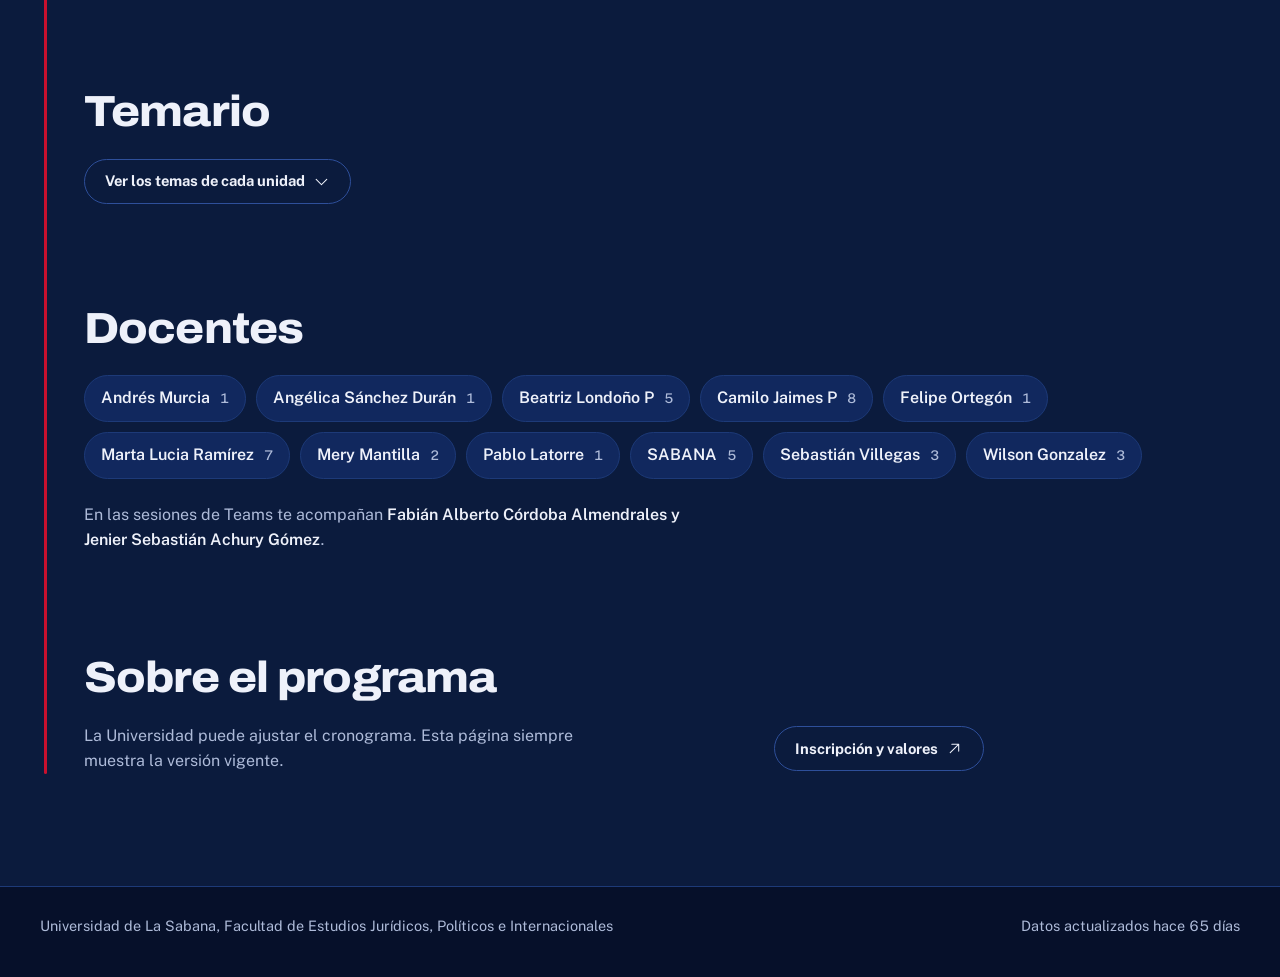
==== commit 0d90315e: "Rediseno: El hilo rojo, sin logos de la Universidad, informacion mas directa Etiquetas de papel sobr" ====
--- a/index.html
+++ b/index.html
@@ -4,14 +4,14 @@
   <meta charset="utf-8">
   <meta name="viewport" content="width=device-width, initial-scale=1">
   <title>Cronograma del diplomado de Compliance</title>
-  <meta name="description" content="Cronograma, plan de estudios, docentes y enlaces de clase del Diplomado Compliance Anti-corrupción y Anti-lavado, Universidad de La Sabana.">
+  <meta name="description" content="Cuándo es tu próxima clase, quién la dicta y el enlace para entrar. Cronograma del Diplomado Compliance Anti-corrupción y Anti-lavado.">
   <meta property="og:type" content="website">
   <meta property="og:locale" content="es_CO">
   <meta property="og:title" content="Cronograma del Diplomado Compliance Anti-corrupción y Anti-lavado">
-  <meta property="og:description" content="Fechas, docentes y enlaces de cada clase, con la cuenta regresiva de la próxima sesión.">
+  <meta property="og:description" content="Tu próxima clase, el calendario completo y el enlace de Teams en un solo lugar.">
   <meta name="theme-color" content="#0B1B3D">
-  <link rel="icon" type="image/svg+xml" href="assets/logos/sabana-escudo.svg">
-  <link rel="preload" href="assets/fuentes/montserrat-latin-800-normal.woff2" as="font" type="font/woff2" crossorigin>
+  <link rel="icon" type="image/svg+xml" href="assets/icono.svg">
+  <link rel="preload" href="assets/fuentes/archivo-wdth.woff2" as="font" type="font/woff2" crossorigin>
   <link rel="stylesheet" href="css/tokens.css">
   <link rel="stylesheet" href="css/base.css">
   <link rel="stylesheet" href="css/componentes.css">
@@ -19,17 +19,14 @@
   <link rel="stylesheet" href="css/impresion.css">
 </head>
 <body>
+  <svg width="0" height="0" style="position:absolute" aria-hidden="true" focusable="false"><filter id="caucho" x="-5%" y="-5%" width="110%" height="110%"><feTurbulence type="fractalNoise" baseFrequency="0.85" numOctaves="2" seed="7" result="r"/><feColorMatrix in="r" type="matrix" values="0 0 0 0 0  0 0 0 0 0  0 0 0 0 0  -3.4 0 0 0 2.9" result="m"/><feComposite in="SourceGraphic" in2="m" operator="in"/></filter></svg>
   <a class="omitir" href="#cronograma">Ir al cronograma</a>
-  <header class="site-header">
-    <div class="container">
-      <a class="marca" href="#inicio">
-        <img src="assets/logos/sabana-facultad-lockup.png" alt="Universidad de La Sabana, Facultad de Estudios Jurídicos, Políticos e Internacionales" width="289" height="44">
-        <span class="marca-texto"><strong id="marca-programa"></strong><span id="marca-cohorte"></span></span>
-      </a>
-      <button class="menu-btn" type="button" aria-expanded="false" aria-controls="nav">Menú</button>
+  <header class="cabecera">
+    <div class="dentro">
+      <a class="marca" href="#inicio" id="marca"></a>
+      <button class="menu-btn" type="button" aria-expanded="false" aria-controls="nav"><span data-ic="list"></span>Menú</button>
       <nav class="nav" id="nav" aria-label="Secciones">
-        <a href="#cronograma">Cronograma</a><a href="#plan">Plan de estudios</a><a href="#docentes">Docentes</a><a href="#equipo">Equipo de apoyo</a>
-        <a href="#" class="cta-pdf" data-pdf>Descargar PDF</a>
+        <a href="#cronograma">Cronograma</a><a href="#temario">Temario</a><a href="#docentes">Docentes</a>
       </nav>
     </div>
   </header>
@@ -37,64 +34,67 @@
   <div class="avisos" id="avisos" role="status" hidden></div>
   <div class="aviso-red" id="aviso-red" role="status" hidden></div>
 
-  <main id="inicio">
-    <section class="hero">
-      <div class="container">
+  <main class="tablero" id="inicio">
+    <div class="hilo" aria-hidden="true"></div>
+
+    <section class="portada">
+      <div class="portada-top">
         <h1 id="titulo"></h1>
-        <p class="hero-meta" id="hero-meta"></p>
-        <div id="panel" aria-live="off"></div>
-        <div class="cifras" id="cifras"></div>
+        <p class="lead" id="lead"></p>
       </div>
+      <div id="panel" aria-live="off"></div>
     </section>
 
-    <section class="seccion gris" id="cronograma">
-      <div class="container">
-        <h2>Cronograma</h2>
-        <p class="intro">Todas las horas son de Colombia. Busca por tema, docente o fecha, o filtra por unidad y estado. La vista que elijas se puede compartir copiando la dirección.</p>
-        <div class="barra">
-          <div class="barra-fila">
-            <div class="segmentos" role="group" aria-label="Vista">
-              <button type="button" data-vista="calendario" aria-pressed="false">Calendario</button>
-              <button type="button" data-vista="lista" aria-pressed="false">Lista</button>
-            </div>
-            <label class="campo buscar">Buscar<input id="f-q" type="search" placeholder="Tema, docente, unidad o fecha" autocomplete="off"></label>
+    <section class="seccion" id="cronograma">
+      <h2>Cronograma</h2>
+      <div class="herramientas">
+        <div class="controles">
+          <div class="segmentos" role="group" aria-label="Vista">
+            <button type="button" data-vista="calendario" aria-pressed="false">Calendario</button>
+            <button type="button" data-vista="lista" aria-pressed="false">Lista</button>
           </div>
-          <div class="barra-fila">
-            <label class="campo docente">Docente<select id="f-docente"></select></label>
-            <label class="campo unidad">Unidad<select id="f-unidad"></select></label>
-            <label class="campo estado">Estado<select id="f-estado">
-              <option value="todas">Todas</option><option value="proximas">Próximas</option><option value="realizadas">Realizadas</option></select></label>
-          </div>
-          <div class="resultado">
-            <p class="contador" id="contador" aria-live="polite"></p>
-            <div class="barra-fila">
-              <label class="check"><input type="checkbox" id="f-ocultar"> Ocultar realizadas</label>
-              <button class="enlace-btn" type="button" id="limpiar" hidden>Limpiar filtros</button>
-            </div>
+          <label class="buscar"><span class="solo-lectores">Buscar</span><span data-ic="magnifying-glass"></span><input id="f-q" type="search" placeholder="Buscar un tema, docente o fecha" autocomplete="off"></label>
+          <button class="btn btn-filtrar" id="abrir-filtros" type="button" aria-expanded="false" aria-controls="filtros"><span data-ic="funnel"></span>Filtrar<span class="cuenta-filtros" id="cuenta-filtros" hidden></span></button>
+        </div>
+        <div class="filtros" id="filtros" hidden>
+          <label class="campo">Docente<select id="f-docente"></select></label>
+          <label class="campo">Unidad<select id="f-unidad"></select></label>
+          <label class="campo">Estado<select id="f-estado">
+            <option value="todas">Todas</option><option value="proximas">Próximas</option><option value="realizadas">Realizadas</option></select></label>
+          <div class="filtros-pie">
+            <label class="check"><input type="checkbox" id="f-ocultar"> Ocultar clases realizadas</label>
+            <button class="enlace-btn" type="button" id="limpiar" hidden>Limpiar filtros</button>
           </div>
         </div>
-        <div id="vista"></div>
-        <div class="acciones-cal">
-          <button class="btn" type="button" data-ics-visibles>Agregar las clases visibles a mi calendario</button>
-          <button class="btn" type="button" data-ics-todas>Agregar el calendario completo</button>
-          <a class="btn" id="suscribir" href="#">Suscribirme</a>
-          <button class="btn" type="button" data-pdf>Descargar PDF</button>
-          <label class="check"><input type="checkbox" id="f-temas"> Incluir temas completos en el PDF</label>
-        </div>
-        <p class="nota-cal">La suscripción mantiene tu calendario al día, pero cada aplicación la actualiza a su propio ritmo y puede tardar horas. Para imprimir, elige "Guardar como PDF" en el diálogo.</p>
+        <p class="contador" id="contador" aria-live="polite"></p>
       </div>
+      <div id="vista"></div>
+      <div class="acciones">
+        <details class="menu" id="menu-ics">
+          <summary class="btn"><span data-ic="calendar-plus"></span>Agregar a mi calendario<span data-ic="caret-down"></span></summary>
+          <div class="menu-panel papel">
+            <button class="btn" type="button" data-ics-visibles>Las clases que veo ahora</button>
+            <button class="btn" type="button" data-ics-todas>Todo el cronograma</button>
+            <a class="btn" id="suscribir" href="#">Suscribirme y recibir los cambios</a>
+          </div>
+        </details>
+        <button class="btn" type="button" data-pdf><span data-ic="printer"></span>Imprimir o guardar en PDF</button>
+        <label class="check"><input type="checkbox" id="f-temas"> Con los temas de cada clase</label>
+      </div>
+      <p class="nota-ics">Si te suscribes, tu aplicación de calendario actualizará las fechas a su propio ritmo, y puede tardar horas.</p>
     </section>
 
-    <section class="seccion" id="plan"><div class="container"><h2>Plan de estudios</h2><p class="intro">Unidades del diplomado con sus clases y los temas de cada una.</p><div id="plan-lista"></div></div></section>
-    <section class="seccion gris" id="docentes"><div class="container"><h2>Docentes</h2><p class="intro">Quién dicta cada clase.</p><ul class="personas" id="docentes-lista"></ul></div></section>
-    <section class="seccion" id="equipo"><div class="container"><h2>Equipo de apoyo</h2><p class="intro">Asistentes PAT que acompañan las sesiones en Teams.</p><ul class="personas" id="equipo-lista"></ul></div></section>
-    <section class="seccion gris" id="sobre"><div class="container"><h2>Sobre el programa</h2><div class="sobre" id="sobre-contenido"></div></div></section>
+    <section class="seccion" id="temario"><h2>Temario</h2>
+      <details class="temario"><summary class="btn">Ver los temas de cada unidad<span data-ic="caret-down"></span></summary><div class="unidades" id="plan-lista"></div></details>
+    </section>
+    <section class="seccion" id="docentes"><h2>Docentes</h2><div class="docentes-lista" id="docentes-lista"></div><p class="apoyo" id="apoyo"></p></section>
+    <section class="seccion" id="sobre"><h2>Sobre el programa</h2><div class="sobre" id="sobre-contenido"></div></section>
   </main>
 
   <footer class="pie">
-    <div class="container">
-      <img src="assets/logos/sabana-facultad-lockup.png" alt="Universidad de La Sabana, Facultad de Estudios Jurídicos, Políticos e Internacionales" width="289" height="44">
-      <div><p>Universidad de La Sabana, Chía, Cundinamarca</p><p id="pie-oficial"></p><p id="actualizado" aria-live="off"></p></div>
+    <div class="dentro">
+      <p id="pie-nombre"></p>
+      <p id="actualizado" aria-live="off"></p>
     </div>
   </footer>
 
--- a/css/tokens.css
+++ b/css/tokens.css
@@ -1,63 +1,47 @@
+/* El hilo rojo: tablero de franela azul marino, etiquetas de papel, hilo y sellos en rojo. Un solo tema (oscuro). */
 :root {
-  /* Color — regla 60-30-10 */
-  --brand-navy: #0B1B3D;
-  --brand-red: #C8102E;
-  --brand-white: #FFFFFF;
+  color-scheme: dark;
 
-  --surface-100: #FFFFFF;
-  --surface-200: #F5F7FA;
-  --surface-border: #E3E7EE;
+  /* Franela */
+  --navy-950: #06102A;
+  --navy-900: #0B1B3D;
+  --navy-800: #11285E;
+  --navy-700: #1D3A78;
+  --navy-600: #2E4F9A;
+
+  /* Papel (etiquetas) */
+  --paper: #F5F7FC;
+  --paper-2: #E4E9F5;
   --ink: #0B1B3D;
-  --ink-secondary: #5B6B88;
-  --ink-on-navy: #FFFFFF;
-  --ink-on-red: #FFFFFF;
-  --accent-eyebrow: #C8102E;
-  --success: #0F9D58;
-  --danger: #C8102E;
+  --ink-2: #44537A;
 
-  /* Tipografía */
-  --font-heading: 'Montserrat', 'Helvetica Neue', Arial, sans-serif;
-  --font-body: 'Inter', 'Helvetica Neue', Arial, sans-serif;
+  /* Texto sobre franela */
+  --felt: #EEF1FA;
+  --felt-2: #AEBBD9;
 
-  --display-lg-size: 56px; --display-lg-lh: 62px;
-  --display-md-size: 40px; --display-md-lh: 46px;
-  --h1-size: 32px; --h1-lh: 38px;
-  --h2-size: 24px; --h2-lh: 30px;
-  --h3-size: 18px; --h3-lh: 24px;
-  --body-lg-size: 17px; --body-lg-lh: 26px;
-  --body-size: 15px; --body-lh: 22px;
-  --body-sm-size: 13px; --body-sm-lh: 19px;
-  --eyebrow-size: 12px; --eyebrow-lh: 16px;
-  --badge-size: 11px; --badge-lh: 14px;
-  --stat-size: 44px; --stat-lh: 48px;
+  /* Hilo y sellos */
+  --red: #C8102E;
+  --red-hot: #E3213F;
+  --red-tint: #FF7A8C;
+  --amber: #FFC857;
+  --amber-ink: #5A3B00;
 
-  /* Espaciado */
-  --space-2: 8px;
-  --space-3: 12px;
-  --space-4: 16px;
-  --space-6: 24px;
-  --space-8: 32px;
-  --space-12: 48px;
+  --font-display: 'Archivo', 'Helvetica Neue', Arial, sans-serif;
+  --font-body: 'Public Sans', 'Helvetica Neue', Arial, sans-serif;
 
-  /* Radios */
-  --radius-sm: 8px;
-  --radius-md: 16px;
-  --radius-pill: 999px;
+  /* Forma: botones y sellos en píldora, etiquetas y campos a 12 px */
+  --r-tag: 12px;
+  --r-pill: 999px;
 
-  /* Bordes */
-  --border-width-frame: 2px;
+  /* Sombras con desplazamiento y desenfoque, teñidas de navy */
+  --sombra-tag: 0 22px 40px -18px rgba(2, 8, 24, .75), 0 2px 6px rgba(2, 8, 24, .35);
+  --sombra-chica: 0 8px 18px -10px rgba(2, 8, 24, .7);
 
-  --shadow-card: 0 1px 2px rgba(11, 27, 61, 0.06), 0 1px 1px rgba(11, 27, 61, 0.04);
-  --max-width: 1200px;
+  --ease: cubic-bezier(0.16, 1, 0.3, 1);
+
+  /* Geometría del hilo */
+  --tl: 24px;   /* posición del hilo desde el borde del tablero */
+  --pl: 64px;   /* inicio del contenido */
+  --grosor: 3px;
 }
-
-/* Añadidos de este sitio */
-:root {
-  --warn-ink: #8A5300;
-  --warn-bg: #FFF3D6;
-  --warn-line: #D99A00;
-  --past-bg: #EEF1F6;
-  --past-line: #C9D1DE;
-  --focus: #1B5FE0;
-  --ease: cubic-bezier(0.16, 1, 0.3, 1);
-}
+@media (max-width: 720px) { :root { --tl: 14px; --pl: 40px; } }
--- a/css/base.css
+++ b/css/base.css
@@ -1,67 +1,75 @@
-@font-face { font-family: 'Montserrat'; font-weight: 700; font-display: swap; src: url('../assets/fuentes/montserrat-latin-700-normal.woff2') format('woff2'); }
-@font-face { font-family: 'Montserrat'; font-weight: 800; font-display: swap; src: url('../assets/fuentes/montserrat-latin-800-normal.woff2') format('woff2'); }
-@font-face { font-family: 'Inter'; font-weight: 400; font-display: swap; src: url('../assets/fuentes/inter-latin-400-normal.woff2') format('woff2'); }
-@font-face { font-family: 'Inter'; font-weight: 500; font-display: swap; src: url('../assets/fuentes/inter-latin-500-normal.woff2') format('woff2'); }
-@font-face { font-family: 'Inter'; font-weight: 600; font-display: swap; src: url('../assets/fuentes/inter-latin-600-normal.woff2') format('woff2'); }
+@font-face { font-family: 'Archivo'; font-weight: 100 900; font-stretch: 62% 125%; font-display: swap; src: url('../assets/fuentes/archivo-wdth.woff2') format('woff2'); }
+@font-face { font-family: 'Public Sans'; font-weight: 100 900; font-display: swap; src: url('../assets/fuentes/public-sans.woff2') format('woff2'); }
 
 * { box-sizing: border-box; }
-html { scroll-behavior: smooth; scroll-padding-top: 88px; }
-body { margin: 0; font-family: var(--font-body); font-size: var(--body-size); line-height: var(--body-lh); color: var(--ink); background: var(--surface-100); -webkit-font-smoothing: antialiased; }
-img { max-width: 100%; display: block; }
-a { color: inherit; }
+html { scroll-behavior: smooth; scroll-padding-top: 84px; scrollbar-color: var(--red) var(--navy-950); scrollbar-width: thin; }
+body { margin: 0; font-family: var(--font-body); font-size: 1rem; line-height: 1.55; color: var(--felt); background: var(--navy-900); -webkit-font-smoothing: antialiased; font-variant-numeric: tabular-nums; caret-color: var(--red-tint); }
+body::before { /* grano de franela, fijo y sin eventos */ content: ''; position: fixed; inset: 0; z-index: 0; pointer-events: none; opacity: .7; background-image: url("data:image/svg+xml,%3Csvg xmlns='http://www.w3.org/2000/svg' width='160' height='160'%3E%3Cfilter id='n'%3E%3CfeTurbulence type='fractalNoise' baseFrequency='.8' numOctaves='3' stitchTiles='stitch'/%3E%3CfeColorMatrix values='0 0 0 0 .55 0 0 0 0 .66 0 0 0 0 1 0 0 0 .16 0'/%3E%3C/filter%3E%3Crect width='160' height='160' filter='url(%23n)'/%3E%3C/svg%3E"); }
+::selection { background: var(--red); color: #fff; }
+img, svg { max-width: 100%; }
+a { color: inherit; text-underline-offset: .2em; }
 button, input, select { font: inherit; color: inherit; }
 button { cursor: pointer; }
-h1, h2, h3, h4 { font-family: var(--font-heading); margin: 0; color: var(--ink); }
-p { margin: 0; }
-ul { margin: 0; padding: 0; list-style: none; }
-.container { max-width: var(--max-width); margin: 0 auto; padding: 0 var(--space-6); }
-@media (max-width: 640px) { .container { padding: 0 var(--space-4); } }
-:focus-visible { outline: 3px solid var(--focus); outline-offset: 2px; border-radius: 4px; }
-.sobre-navy :focus-visible, .site-header :focus-visible { outline-color: #fff; }
+h1, h2, h3, h4 { font-family: var(--font-display); margin: 0; text-wrap: balance; }
+p { margin: 0; text-wrap: pretty; }
+ul, ol { margin: 0; padding: 0; list-style: none; }
+[hidden] { display: none !important; }
+.ic { flex-shrink: 0; }
+mark { background: var(--amber); color: var(--ink); border-radius: 3px; padding: 0 2px; }
+
+:focus-visible { outline: 3px solid #fff; outline-offset: 3px; border-radius: 6px; }
+.papel :focus-visible, .papel:focus-visible { outline-color: var(--ink); }
 .solo-lectores { position: absolute; width: 1px; height: 1px; overflow: hidden; clip: rect(0 0 0 0); white-space: nowrap; }
-.omitir { position: absolute; left: -999px; top: 8px; background: #fff; padding: 8px 16px; z-index: 300; border-radius: 8px; }
+.omitir { position: absolute; left: -999px; top: 8px; background: #fff; color: var(--ink); padding: 8px 16px; z-index: 300; border-radius: var(--r-pill); }
 .omitir:focus { left: 8px; }
-[hidden] { display: none !important; }
-mark { background: #FFE58F; color: inherit; border-radius: 2px; padding: 0 1px; }
 
-/* encabezado */
-.site-header { position: sticky; top: 0; z-index: 100; background: var(--brand-navy); border-bottom: var(--border-width-frame) solid var(--brand-red); }
-.site-header .container { display: flex; align-items: center; justify-content: space-between; gap: var(--space-4); padding-top: var(--space-3); padding-bottom: var(--space-3); }
-.marca { display: flex; align-items: center; gap: var(--space-3); min-width: 0; text-decoration: none; }
-.marca img { height: 44px; width: auto; background: #fff; border-radius: var(--radius-sm); padding: 5px 10px; }
-.marca-texto { display: flex; flex-direction: column; color: var(--ink-on-navy); min-width: 0; padding-left: var(--space-3); border-left: 1px solid rgba(255,255,255,.25); }
-.marca-texto strong { font: 800 14px/18px var(--font-heading); white-space: nowrap; overflow: hidden; text-overflow: ellipsis; }
-.marca-texto span { font-size: 12px; color: #C9D3E6; }
-.nav { display: flex; align-items: center; gap: var(--space-2); }
-.nav a { white-space: nowrap; font: 700 13px var(--font-heading); color: #fff; padding: var(--space-2) var(--space-4); border-radius: var(--radius-pill); text-decoration: none; transition: background .15s; }
-.nav a:hover { background: rgba(255,255,255,.1); }
-.nav .cta-pdf { border: 1.5px solid #fff; margin-left: var(--space-2); }
-.nav .cta-pdf:hover { background: #fff; color: var(--brand-navy); }
-.menu-btn { display: none; background: none; border: 1.5px solid rgba(255,255,255,.5); color: #fff; border-radius: var(--radius-pill); font: 700 13px var(--font-heading); padding: 8px 16px; }
-@media (max-width: 1100px) { .marca-texto { display: none; } }
-@media (max-width: 960px) {
-  .menu-btn { display: inline-block; }
-  .nav { display: none; position: absolute; top: 100%; left: 0; right: 0; flex-direction: column; align-items: stretch; background: var(--brand-navy); padding: var(--space-3) var(--space-4) var(--space-4); border-bottom: 2px solid var(--brand-red); }
+/* cabecera: lo único que flota, con desenfoque porque es fija */
+.cabecera { position: sticky; top: 0; z-index: 100; background: rgba(11, 27, 61, .84); backdrop-filter: blur(14px); -webkit-backdrop-filter: blur(14px); border-bottom: var(--grosor) solid var(--red); }
+.cabecera .dentro { max-width: 1240px; margin: 0 auto; padding: 0 clamp(16px, 4vw, 40px); height: 60px; display: flex; align-items: center; justify-content: space-between; gap: 16px; }
+.marca { font: 800 1.15rem/1 var(--font-display); font-stretch: 112%; letter-spacing: -.01em; text-decoration: none; color: var(--felt); }
+.nav { display: flex; align-items: center; gap: 4px; }
+.nav a { font: 600 .9rem var(--font-body); text-decoration: none; padding: 8px 14px; border-radius: var(--r-pill); color: var(--felt-2); transition: background .2s var(--ease), color .2s var(--ease); }
+.nav a:hover { background: var(--navy-800); color: #fff; }
+.menu-btn { display: none; align-items: center; gap: 8px; background: transparent; border: 1.5px solid var(--navy-600); border-radius: var(--r-pill); padding: 7px 14px; font-weight: 600; font-size: .9rem; color: var(--felt); }
+@media (max-width: 720px) {
+  .menu-btn { display: inline-flex; }
+  .nav { display: none; position: absolute; top: 100%; left: 0; right: 0; flex-direction: column; align-items: stretch; padding: 8px 16px 16px; background: var(--navy-900); border-bottom: var(--grosor) solid var(--red); }
   .nav.abierto { display: flex; }
-  .nav a { padding: 12px 16px; }
-  .nav .cta-pdf { margin: 8px 0 0; text-align: center; }
+  .nav a { padding: 12px 14px; font-size: 1rem; }
 }
 
 /* botones */
-.btn { display: inline-flex; align-items: center; justify-content: center; gap: 8px; font: 700 13px var(--font-heading); padding: 9px 16px; border-radius: var(--radius-md); border: 1.5px solid var(--surface-border); background: #fff; color: var(--ink); text-decoration: none; transition: border-color .2s var(--ease), background .2s var(--ease), transform .15s; }
-.btn:hover { border-color: var(--brand-navy); }
-.btn:active { transform: scale(.98); }
-.chevron-cta { display: inline-flex; align-items: center; gap: 8px; font: 700 14px var(--font-heading); color: var(--brand-red); padding: 12px 24px; border-radius: var(--radius-pill); border: 1.5px solid var(--brand-red); background: #fff; text-decoration: none; transition: background .2s var(--ease), color .2s var(--ease), transform .2s var(--ease); }
-.chevron-cta::before { content: '>>'; font-weight: 800; letter-spacing: -2px; }
-.chevron-cta.solid { background: var(--brand-red); color: #fff; }
-.chevron-cta:hover { background: var(--brand-red); color: #fff; transform: translateY(-1px); }
-.chevron-cta:active { transform: scale(.98); }
-.chevron-cta.solid:hover { background: #A30D25; border-color: #A30D25; }
-.chevron-cta.chico { padding: 8px 18px; font-size: 13px; }
+.btn { display: inline-flex; align-items: center; justify-content: center; gap: 8px; font: 700 .92rem/1 var(--font-body); padding: 13px 20px; border-radius: var(--r-pill); border: 1.5px solid var(--navy-600); background: transparent; color: var(--felt); text-decoration: none; transition: transform .25s var(--ease), background .25s var(--ease), border-color .25s var(--ease), color .25s var(--ease); }
+.btn:hover { background: var(--navy-800); border-color: var(--felt-2); }
+.btn:active { transform: scale(.97); }
+.btn.rojo { background: var(--red); border-color: var(--red); color: #fff; }
+.btn.rojo:hover { background: var(--red-hot); border-color: var(--red-hot); }
+.papel .btn { border-color: var(--ink-2); color: var(--ink); }
+.papel .btn:hover { background: var(--paper-2); border-color: var(--ink); }
+.papel .btn.rojo { background: var(--red); border-color: var(--red); color: #fff; }
+.papel .btn.rojo:hover { background: var(--red-hot); }
+.btn .ic { font-size: 1.15em; }
+.btn .flecha-btn { display: inline-grid; place-items: center; width: 26px; height: 26px; margin-right: -8px; border-radius: 50%; background: rgba(255,255,255,.18); transition: transform .3s var(--ease); }
+.btn:hover .flecha-btn { transform: translate(2px, -2px); }
 
-/* secciones */
-.seccion { padding: var(--space-12) 0; }
-.seccion.gris { background: var(--surface-200); }
-.seccion > .container > h2 { font-size: var(--h1-size); line-height: var(--h1-lh); font-weight: 800; margin-bottom: var(--space-2); }
-.seccion .intro { color: var(--ink-secondary); max-width: 68ch; margin-bottom: var(--space-6); }
-@media (max-width: 640px) { .seccion { padding: var(--space-8) 0; } .seccion > .container > h2 { font-size: 26px; line-height: 32px; } }
+/* tablero: el hilo recorre toda la página */
+.tablero { position: relative; z-index: 1; max-width: 1240px; margin: 0 auto; padding: 0 clamp(16px, 4vw, 40px) 0 var(--pl); }
+.hilo { position: absolute; z-index: 0; left: var(--tl); top: 0; bottom: 0; width: var(--grosor); background: var(--red); transform-origin: top; border-radius: 0 0 2px 2px; }
+.seccion { padding: clamp(56px, 8vw, 104px) 0 0; }
+.seccion > h2 { font-size: clamp(1.9rem, 3.4vw, 2.9rem); font-weight: 800; font-stretch: 108%; line-height: 1.04; letter-spacing: -.02em; margin-bottom: 24px; }
+.seccion .nota { color: var(--felt-2); max-width: 62ch; }
+
+/* sellos: estados en tinta de caucho */
+.sello { filter: url(#caucho); display: inline-flex; align-items: center; font: 800 .72rem/1 var(--font-display); font-stretch: 105%; letter-spacing: .06em; text-transform: uppercase; padding: 5px 9px; border: 2px solid currentColor; border-radius: 6px; transform: rotate(-2deg); white-space: nowrap; }
+.sello.hoy { color: var(--red); }
+.sello.envivo { background: var(--red); border-color: var(--red); color: #fff; }
+.sello.proxima { color: var(--ink); }
+.sello.pasada { color: var(--ink-2); border-width: 1.5px; }
+.sello.repro { color: var(--amber-ink); background: var(--amber); border-color: var(--amber-ink); }
+.tachada { text-decoration: line-through; opacity: .7; }
+
+@media (prefers-reduced-motion: no-preference) {
+  .hilo { animation: tender 1.5s var(--ease) both; }
+  @keyframes tender { from { transform: scaleY(0); } }
+}
+@media (prefers-reduced-motion: reduce) { html { scroll-behavior: auto; } * { transition-duration: .01ms !important; } }
--- a/css/componentes.css
+++ b/css/componentes.css
@@ -1,189 +1,196 @@
-/* franja de avisos */
-.avisos { background: var(--warn-bg); border-bottom: 1px solid var(--warn-line); color: var(--warn-ink); }
-.avisos .container { display: flex; gap: var(--space-4); align-items: center; justify-content: space-between; padding-top: 12px; padding-bottom: 12px; }
-.avisos ul { display: grid; gap: 4px; font-weight: 600; }
-.avisos .btn { border-color: var(--warn-ink); color: var(--warn-ink); background: transparent; flex-shrink: 0; }
-.aviso-red { background: var(--past-bg); border-bottom: 1px solid var(--past-line); color: var(--ink); font-size: 13px; }
-.aviso-red .container { padding-top: 8px; padding-bottom: 8px; }
+/* avisos */
+.avisos { position: relative; z-index: 2; background: var(--amber); color: var(--amber-ink); }
+.avisos .dentro, .aviso-red .dentro { max-width: 1240px; margin: 0 auto; padding: 12px clamp(16px, 4vw, 40px); display: flex; gap: 16px; align-items: center; justify-content: space-between; }
+.avisos ul { display: grid; gap: 4px; font-weight: 700; }
+.avisos .btn { border-color: var(--amber-ink); color: var(--amber-ink); flex-shrink: 0; padding: 9px 16px; }
+.avisos .btn:hover { background: rgba(90, 59, 0, .12); }
+.aviso-red { position: relative; z-index: 2; background: var(--navy-800); color: var(--felt); font-size: .9rem; }
 
-/* hero */
-.hero { padding: var(--space-12) 0 var(--space-8); background: var(--surface-100); }
-.hero h1 { font-size: clamp(28px, 4.2vw, 46px); line-height: 1.12; font-weight: 800; max-width: 36ch; letter-spacing: -.01em; }
-.hero h1 span { color: var(--ink-secondary); font-weight: 700; }
-.hero-meta { margin: var(--space-4) 0 var(--space-8); color: var(--ink-secondary); font-size: var(--body-lg-size); }
-.hero-meta strong { color: var(--ink); }
-@media (max-width: 640px) { .hero { padding: var(--space-8) 0 var(--space-6); } .hero-meta { font-size: 15px; margin-bottom: var(--space-6); } }
+/* portada */
+.portada { padding-top: clamp(28px, 5vw, 64px); margin-left: calc(-1 * var(--pl)); padding-left: var(--pl); overflow-x: clip; /* el columpio de la etiqueta no debe crear desplazamiento horizontal */ }
+.portada-top { display: grid; grid-template-columns: minmax(0, 1.4fr) minmax(0, 1fr); gap: 20px 56px; align-items: end; margin-bottom: clamp(28px, 4vw, 44px); }
+.portada h1 { font-size: clamp(2.1rem, 4.2vw, 3.8rem); font-weight: 800; font-stretch: 100%; line-height: 1.02; letter-spacing: -.025em; color: #fff; }
+.portada h1 .sin-corte { white-space: nowrap; }
+.portada .lead { color: var(--felt-2); font-size: 1.05rem; max-width: 40ch; }
+.portada .lead strong { color: var(--felt); font-weight: 700; }
+@media (max-width: 900px) { .portada-top { grid-template-columns: 1fr; } }
 
-/* panel de la próxima clase: primera jugada audaz */
-.panel { background: var(--brand-navy); color: #fff; border-radius: var(--radius-md); border-top: 4px solid var(--brand-red); display: grid; grid-template-columns: auto 1fr auto; gap: var(--space-8); padding: var(--space-8); align-items: center; }
-.panel :where(h2, h3) { color: #fff; }
-.ficha { display: grid; justify-items: center; line-height: 1; padding-right: var(--space-8); border-right: 1px solid rgba(255,255,255,.2); }
-.ficha .dia-sem { font: 700 16px var(--font-heading); color: #C9D3E6; }
-.ficha .dia-num { font: 800 clamp(72px, 9vw, 112px)/1 var(--font-heading); font-variant-numeric: tabular-nums; margin: 6px 0; }
-.ficha .mes { font: 700 18px var(--font-heading); }
-.panel-cuerpo { min-width: 0; display: grid; gap: var(--space-2); }
-.panel-estado { display: inline-flex; align-items: center; gap: 8px; font: 700 14px var(--font-heading); color: #C9D3E6; }
-.panel-cuerpo h2 { font-size: var(--h2-size); line-height: var(--h2-lh); font-weight: 800; }
-.panel-unidad { color: #C9D3E6; font-size: 14px; max-width: 60ch; }
-.panel-datos { display: flex; flex-wrap: wrap; gap: 4px 20px; margin-top: 6px; font-size: 14px; }
-.panel-datos span { color: #fff; }
-.panel-datos b { color: #C9D3E6; font-weight: 500; }
-.cuenta { display: grid; gap: var(--space-4); justify-items: end; }
-.cuenta-num { display: flex; gap: var(--space-4); font-variant-numeric: tabular-nums; }
-.cuenta-num div { display: grid; justify-items: center; min-width: 58px; }
-.cuenta-num div + div { padding-left: var(--space-4); border-left: 1px solid rgba(255,255,255,.2); }
-.cuenta-num strong { font: 800 clamp(32px, 4vw, 48px)/1 var(--font-heading); }
-.cuenta-num span { font-size: 12px; color: #C9D3E6; margin-top: 4px; }
-.cuenta-texto { font: 800 28px/1.1 var(--font-heading); text-align: right; }
-.cuenta-sub { font-size: 13px; color: #C9D3E6; text-align: right; }
-.panel .chevron-cta { background: #fff; color: var(--brand-navy); border-color: #fff; }
-.panel .chevron-cta:hover { background: var(--brand-red); border-color: var(--brand-red); color: #fff; }
-.panel .chevron-cta.solid { background: var(--brand-red); border-color: var(--brand-red); color: #fff; }
-.panel.envivo { border-top-color: #fff; box-shadow: inset 0 0 0 2px var(--brand-red); }
-.punto-vivo { width: 10px; height: 10px; border-radius: 50%; background: var(--brand-red); box-shadow: 0 0 0 2px #fff; animation: latido 1.6s ease-in-out infinite; }
-@keyframes latido { 50% { transform: scale(1.5); } }
-.panel.fin { grid-template-columns: 1fr; }
+/* etiqueta de la próxima clase: cuelga del hilo */
+.tag-proxima { position: relative; display: grid; grid-template-columns: auto minmax(0, 1fr) minmax(260px, 330px); gap: 24px 40px; align-items: center; background: var(--paper); color: var(--ink); border-radius: var(--r-tag); padding: 30px 36px 30px 44px; box-shadow: var(--sombra-tag); transform-origin: 0 32px; }
+.tag-proxima::before { content: ''; position: absolute; top: 31px; right: 100%; width: calc(var(--pl) - var(--tl) - var(--grosor)); height: var(--grosor); background: var(--red); }
+.tag-proxima::after { /* ojal por donde pasa el hilo */ content: ''; position: absolute; top: 22px; left: -10px; width: 20px; height: 20px; border-radius: 50%; background: var(--navy-900); border: 4px solid var(--red); }
+@media (prefers-reduced-motion: no-preference) {
+  .tag-proxima.nueva { animation: columpio 1.6s var(--ease) .5s both; }
+  @keyframes columpio { from { transform: rotate(-3.5deg); } 55% { transform: rotate(.9deg); } to { transform: rotate(0); } }
+}
+.tag-fecha { display: grid; justify-items: center; line-height: 1; padding-right: 36px; border-right: 2px dashed var(--paper-2); }
+.tag-fecha .dia-sem { font: 700 1.05rem var(--font-body); color: var(--ink-2); }
+.tag-fecha .dia-num { font: 800 clamp(4.2rem, 8vw, 6rem)/1 var(--font-display); font-stretch: 112%; letter-spacing: -.03em; margin: 6px 0 4px; }
+.tag-fecha .mes { font: 700 1.15rem var(--font-body); }
+.tag-info { min-width: 0; display: grid; gap: 6px; }
+.sello-esquina { position: absolute; top: -15px; right: 28px; font-size: .85rem; padding: 6px 12px; transform: rotate(3deg); background: var(--paper); }
+.sello-esquina.envivo { background: var(--red); }
+.tag-info h2 { font-size: clamp(1.8rem, 3vw, 2.6rem); font-weight: 800; font-stretch: 108%; line-height: 1.05; letter-spacing: -.02em; }
+.tag-unidad { font-size: 1.05rem; color: var(--ink); }
+.tag-datos { color: var(--ink-2); font-size: .95rem; }
+.tag-cuenta { display: grid; gap: 16px; justify-items: stretch; }
+.cuenta-num { display: flex; justify-content: space-between; gap: 8px; font-variant-numeric: tabular-nums; }
+.cuenta-num div { display: grid; justify-items: center; min-width: 52px; }
+.cuenta-num strong { font: 800 clamp(2.2rem, 3.6vw, 3.1rem)/1 var(--font-display); font-stretch: 108%; }
+.cuenta-num span { font-size: .78rem; color: var(--ink-2); margin-top: 4px; }
+.cuenta-texto { font: 800 1.8rem/1.1 var(--font-display); font-stretch: 108%; }
+.cuenta-sub { font-size: .9rem; color: var(--ink-2); }
+.tag-cuenta .btn { padding: 15px 22px; font-size: 1rem; }
+.tag-proxima.es-envivo { box-shadow: 0 0 0 4px var(--red), var(--sombra-tag); }
+.tag-proxima.fin { grid-template-columns: 1fr; padding-left: 44px; }
 @media (max-width: 960px) {
-  .panel { grid-template-columns: auto 1fr; padding: var(--space-6); gap: var(--space-4) var(--space-6); }
-  .cuenta { grid-column: 1 / -1; justify-items: start; }
-  .cuenta-texto, .cuenta-sub { text-align: left; }
-  .ficha { padding-right: var(--space-6); }
+  .tag-proxima { grid-template-columns: auto minmax(0, 1fr); padding: 26px 24px 26px 32px; }
+  .tag-cuenta { grid-column: 1 / -1; }
+  .tag-fecha { padding-right: 24px; }
 }
 @media (max-width: 560px) {
-  .panel { grid-template-columns: 1fr; }
-  .ficha { grid-auto-flow: column; justify-content: start; align-items: baseline; gap: 10px; border-right: 0; padding: 0 0 var(--space-3); border-bottom: 1px solid rgba(255,255,255,.2); }
-  .ficha .dia-num { font-size: 56px; margin: 0; }
-  .cuenta-num { gap: var(--space-3); }
-  .cuenta-num div { min-width: 0; }
-  .cuenta-num div + div { padding-left: var(--space-3); }
-  .cuenta .chevron-cta { width: 100%; justify-content: center; }
+  .cuenta-texto { font-size: 1.45rem; }
+  .tag-proxima { grid-template-columns: 1fr; padding: 24px 20px 24px 28px; gap: 16px; }
+  .tag-fecha { grid-auto-flow: column; justify-content: start; align-items: baseline; gap: 10px; padding: 0 0 14px; border-right: 0; border-bottom: 2px dashed var(--paper-2); }
+  .tag-fecha .dia-num { font-size: 3.6rem; margin: 0; }
 }
 
-/* cifras */
-.cifras { display: grid; grid-template-columns: repeat(4, 1fr); gap: var(--space-6); padding: var(--space-6) 0 var(--space-8); }
-.cifras div { border-top: 3px solid var(--brand-red); padding-top: var(--space-3); }
-.cifras strong { display: block; font: 800 var(--stat-size)/var(--stat-lh) var(--font-heading); font-variant-numeric: tabular-nums; }
-.cifras span { color: var(--ink-secondary); font-size: 14px; }
-@media (max-width: 640px) { .cifras { grid-template-columns: 1fr 1fr; gap: var(--space-4) var(--space-6); } .cifras strong { font-size: 34px; } }
+/* herramientas del cronograma */
+.herramientas { display: grid; gap: 14px; margin-bottom: 22px; }
+.controles { display: flex; flex-wrap: wrap; gap: 12px; align-items: center; }
+.segmentos { display: inline-flex; background: var(--navy-950); border: 1px solid var(--navy-700); border-radius: var(--r-pill); padding: 4px; }
+.segmentos button { border: 0; background: transparent; padding: 9px 20px; border-radius: var(--r-pill); font-weight: 700; color: var(--felt-2); transition: background .25s var(--ease), color .25s var(--ease); }
+.segmentos button:hover { color: #fff; }
+.segmentos button[aria-pressed="true"] { background: var(--paper); color: var(--ink); }
+.buscar { position: relative; flex: 1 1 240px; }
+.buscar .ic { position: absolute; left: 16px; top: 50%; transform: translateY(-50%); color: var(--felt-2); font-size: 1.15rem; pointer-events: none; }
+.buscar input { width: 100%; height: 46px; padding: 0 18px 0 46px; background: var(--navy-950); border: 1.5px solid var(--navy-700); border-radius: var(--r-pill); color: var(--felt); }
+.buscar input::placeholder { color: var(--felt-2); opacity: 1; }
+.buscar input:hover { border-color: var(--navy-600); }
+.buscar input:focus-visible { outline-offset: 2px; }
+.btn-filtrar .cuenta-filtros { display: inline-grid; place-items: center; min-width: 22px; height: 22px; padding: 0 6px; border-radius: var(--r-pill); background: var(--red); color: #fff; font-size: .78rem; }
+.filtros { display: grid; grid-template-columns: repeat(3, minmax(0, 1fr)); gap: 16px; align-items: end; padding: 18px; background: var(--navy-950); border: 1px solid var(--navy-700); border-radius: var(--r-tag); }
+.campo { display: grid; gap: 6px; font-size: .85rem; font-weight: 600; color: var(--felt-2); min-width: 0; }
+.campo select { height: 44px; padding: 0 14px; background: var(--navy-900); border: 1.5px solid var(--navy-600); border-radius: var(--r-tag); color: var(--felt); text-overflow: ellipsis; }
+.campo select:hover { border-color: var(--felt-2); }
+.check { display: inline-flex; align-items: center; gap: 10px; font-size: .95rem; cursor: pointer; }
+.check input { width: 18px; height: 18px; accent-color: var(--red); }
+.filtros-pie { grid-column: 1 / -1; display: flex; flex-wrap: wrap; gap: 16px 24px; align-items: center; justify-content: space-between; }
+.enlace-btn { background: none; border: 0; color: var(--red-tint); font-weight: 700; text-decoration: underline; padding: 6px; }
+.contador { color: var(--felt-2); font-size: .92rem; }
+@media (max-width: 760px) { .filtros { grid-template-columns: 1fr; } .segmentos { width: 100%; } .segmentos button { flex: 1; } }
 
-/* barra de herramientas */
-.barra { display: grid; gap: var(--space-3); margin-bottom: var(--space-4); }
-.barra-fila { display: flex; flex-wrap: wrap; gap: var(--space-3); align-items: center; }
-.segmentos { display: inline-flex; border: 1.5px solid var(--brand-navy); border-radius: var(--radius-pill); overflow: hidden; }
-.segmentos button { border: 0; background: #fff; font: 700 13px var(--font-heading); padding: 9px 20px; }
-.segmentos button[aria-pressed="true"] { background: var(--brand-navy); color: #fff; }
-.campo { display: grid; gap: 4px; font-size: 12px; color: var(--ink-secondary); font-weight: 600; }
-.campo input, .campo select { height: 40px; border: 1.5px solid var(--surface-border); border-radius: var(--radius-sm); padding: 0 12px; background: #fff; color: var(--ink); font-size: 14px; min-width: 0; }
-.campo select { max-width: 100%; text-overflow: ellipsis; }
-.campo.buscar { flex: 1 1 260px; }
-.campo.unidad { flex: 1 1 260px; }
-.campo.docente, .campo.estado { flex: 0 1 200px; }
-.campo input:hover, .campo select:hover { border-color: var(--ink-secondary); }
-.check { display: inline-flex; align-items: center; gap: 8px; font-size: 14px; cursor: pointer; }
-.check input { width: 18px; height: 18px; accent-color: var(--brand-navy); }
-.resultado { display: flex; flex-wrap: wrap; gap: var(--space-3) var(--space-6); align-items: center; justify-content: space-between; }
-.contador { font-weight: 600; }
-.enlace-btn { background: none; border: 0; color: var(--brand-red); font-weight: 600; text-decoration: underline; padding: 4px; }
-.acciones-cal { display: flex; flex-wrap: wrap; gap: var(--space-2); align-items: center; margin-top: var(--space-4); }
-.nota-cal { font-size: 13px; color: var(--ink-secondary); max-width: 70ch; margin-top: var(--space-2); }
-.vacio { border: 1.5px dashed var(--past-line); border-radius: var(--radius-md); padding: var(--space-8); text-align: center; color: var(--ink-secondary); background: #fff; }
-.vacio strong { display: block; color: var(--ink); font: 700 18px var(--font-heading); margin-bottom: 6px; }
+.vacio { padding: 36px; text-align: center; background: var(--navy-950); border: 1.5px dashed var(--navy-600); border-radius: var(--r-tag); color: var(--felt-2); }
+.vacio strong { display: block; color: var(--felt); font: 700 1.2rem var(--font-display); margin-bottom: 6px; }
 
-/* insignias */
-.insignia { display: inline-flex; align-items: center; gap: 6px; font: 700 11px/14px var(--font-heading); padding: 3px 10px; border-radius: var(--radius-pill); border: 1.5px solid currentColor; white-space: nowrap; }
-.insignia.hoy { color: var(--brand-red); }
-.insignia.envivo { background: var(--brand-red); color: #fff; border-color: var(--brand-red); }
-.insignia.proxima { color: var(--brand-navy); }
-.insignia.pasada { color: var(--ink-secondary); border-color: var(--past-line); }
-.insignia.repro { color: var(--warn-ink); background: var(--warn-bg); border-color: var(--warn-line); }
-.tachada { text-decoration: line-through; color: var(--ink-secondary); }
+/* acciones al final del cronograma */
+.acciones { display: flex; flex-wrap: wrap; gap: 12px 16px; align-items: center; margin-top: 28px; }
+.menu { position: relative; }
+.menu summary { list-style: none; }
+.menu summary::-webkit-details-marker { display: none; }
+.menu-panel { position: absolute; z-index: 20; bottom: calc(100% + 10px); left: 0; min-width: 270px; display: grid; gap: 4px; padding: 8px; background: var(--paper); color: var(--ink); border-radius: var(--r-tag); box-shadow: var(--sombra-tag); }
+.menu-panel .btn { justify-content: flex-start; border-color: transparent; color: var(--ink); border-radius: 8px; }
+.menu-panel .btn:hover { background: var(--paper-2); border-color: transparent; }
+.nota-ics { color: var(--felt-2); font-size: .85rem; max-width: 60ch; margin-top: 12px; }
 
-/* lista agrupada por semana */
-.semana + .semana { margin-top: var(--space-8); }
-.semana h3 { font: 700 15px var(--font-heading); color: var(--ink-secondary); padding-bottom: var(--space-2); border-bottom: 2px solid var(--brand-navy); margin-bottom: 0; }
-.fila { border-bottom: 1px solid var(--surface-border); background: #fff; }
-.fila.es-pasada { background: var(--surface-200); }
-.fila.es-hoy, .fila.es-envivo { box-shadow: inset 4px 0 0 var(--brand-red); }
-.fila.es-proxima { box-shadow: inset 4px 0 0 var(--brand-navy); }
-.fila-cab { display: grid; grid-template-columns: 76px minmax(0, 1fr) minmax(0, 220px) auto 20px; gap: var(--space-4); align-items: center; width: 100%; text-align: left; background: none; border: 0; padding: var(--space-4) var(--space-4) var(--space-4) var(--space-4); }
-.fila-cab:hover { background: rgba(11,27,61,.03); }
-.fecha-bloque { display: grid; justify-items: center; line-height: 1; font-family: var(--font-heading); }
-.fecha-bloque small { font-size: 12px; font-weight: 700; color: var(--ink-secondary); }
-.fecha-bloque b { font-size: 30px; font-weight: 800; margin: 3px 0; font-variant-numeric: tabular-nums; }
-.es-pasada .fecha-bloque b { color: var(--ink-secondary); }
-.fila-titulo { min-width: 0; }
-.fila-titulo strong { font: 800 16px/22px var(--font-heading); }
-.fila-titulo p { color: var(--ink-secondary); font-size: 14px; overflow: hidden; text-overflow: ellipsis; white-space: nowrap; }
-.fila-prof { font-size: 14px; min-width: 0; }
-.fila-prof span { display: block; color: var(--ink-secondary); font-size: 12px; }
-.fila-estados { display: flex; gap: 6px; flex-wrap: wrap; justify-content: flex-end; }
-.flecha { width: 10px; height: 10px; border-right: 2px solid var(--ink-secondary); border-bottom: 2px solid var(--ink-secondary); transform: rotate(45deg); transition: transform .2s var(--ease); }
-.fila-cab[aria-expanded="true"] .flecha { transform: rotate(-135deg); }
-.fila-cuerpo { padding: 0 var(--space-4) var(--space-6) calc(76px + var(--space-8)); }
+/* lista: etiquetas colgadas del hilo */
+.semana + .semana { margin-top: 36px; }
+.semana-tit { font: 600 .95rem var(--font-body); color: var(--felt-2); margin-bottom: 14px; }
+.hilo-lista { display: grid; gap: 12px; }
+.fila { --tag-bg: var(--paper); --arandela: var(--paper-2); position: relative; background: radial-gradient(circle 8px at 0 37.5px, var(--navy-900) 98%, transparent 100%), radial-gradient(circle 14px at 0 37.5px, var(--arandela) 98%, transparent 100%), linear-gradient(225deg, var(--navy-900) 0 14px, transparent 14.5px), var(--tag-bg); color: var(--ink); border-radius: var(--r-tag); box-shadow: var(--sombra-chica); }
+.fila::before { content: ''; position: absolute; top: 37px; right: 100%; width: calc(var(--pl) - var(--tl) - var(--grosor)); height: var(--grosor); background: var(--red); }
+.fila::after { /* nudo en el hilo */ content: ''; position: absolute; top: 28px; left: calc(-1 * (var(--pl) - var(--tl) - 1.5px) - 10px); width: 20px; height: 20px; border-radius: 50%; background: var(--red); border: 4px solid var(--navy-900); }
+.fila.es-pasada { --tag-bg: var(--navy-800); --arandela: var(--navy-700); color: var(--felt-2); box-shadow: none; }
+.fila.es-pasada .sello.pasada { color: var(--felt-2); }
+.fila.es-pasada::before { background: var(--navy-600); }
+.fila.es-pasada::after { background: var(--navy-600); }
+.fila.es-hoy, .fila.es-envivo, .fila.es-proxima { box-shadow: 0 0 0 3px var(--red), var(--sombra-chica); }
+.fila-cab { display: grid; grid-template-columns: 84px minmax(0, 1fr) minmax(0, 220px) auto 22px; gap: 18px; align-items: center; width: 100%; text-align: left; background: none; border: 0; padding: 16px 20px 16px 16px; border-radius: inherit; color: inherit; }
+.fila-cab:hover { background: rgba(11, 27, 61, .05); }
+.fila.es-pasada .fila-cab:hover { background: rgba(255, 255, 255, .05); }
+.fecha-bloque { display: grid; justify-items: center; line-height: 1; }
+.fecha-bloque small { font-size: .78rem; font-weight: 700; color: var(--ink-2); }
+.fecha-bloque b { font: 800 2.1rem/1 var(--font-display); font-stretch: 108%; margin: 3px 0; }
+.es-pasada .fecha-bloque small { color: var(--felt-2); }
+.fila-titulo { min-width: 0; display: grid; gap: 2px; }
+.fila-titulo strong { font: 800 1.15rem/1.2 var(--font-display); font-stretch: 105%; }
+.fila-titulo .unidad-txt { color: var(--ink-2); font-size: .92rem; display: -webkit-box; -webkit-line-clamp: 2; -webkit-box-orient: vertical; overflow: hidden; }
+.es-pasada .fila-titulo .unidad-txt { color: var(--felt-2); }
+.fila-prof { font-size: .95rem; min-width: 0; }
+.fila-estados { display: flex; gap: 8px; flex-wrap: wrap; justify-content: flex-end; }
+.fila-cab .ic { font-size: 1.2rem; transition: transform .3s var(--ease); }
+.fila-cab[aria-expanded="true"] .ic { transform: rotate(180deg); }
+.fila-cuerpo { padding: 4px 24px 24px calc(84px + 34px); }
 @media (max-width: 760px) {
-  .fila-cab { grid-template-columns: 56px minmax(0, 1fr) 16px; gap: var(--space-3); }
-  .fila-prof, .fila-estados { grid-column: 2; }
-  .fila-estados { justify-content: flex-start; }
-  .fila-cab .flecha { grid-column: 3; grid-row: 1; }
-  .fila-cuerpo { padding-left: var(--space-4); }
-  .fila-titulo p { white-space: normal; display: -webkit-box; -webkit-line-clamp: 2; -webkit-box-orient: vertical; }
+  .fila-cab { grid-template-columns: 58px minmax(0, 1fr) 22px; gap: 4px 14px; padding: 14px 14px 14px 12px; }
+  .fecha-bloque b { font-size: 1.7rem; }
+  .fila-prof, .fila-estados { grid-column: 2; justify-content: flex-start; }
+  .fila-cab .ic { grid-column: 3; grid-row: 1; }
+  .fila-cuerpo { padding: 4px 16px 20px; }
+  .fila { background: radial-gradient(circle 8px at 0 32.5px, var(--navy-900) 98%, transparent 100%), radial-gradient(circle 14px at 0 32.5px, var(--arandela) 98%, transparent 100%), linear-gradient(225deg, var(--navy-900) 0 14px, transparent 14.5px), var(--tag-bg); }
+  .fila::before { top: 31px; }
+  .fila::after { top: 22px; }
 }
 
-/* ficha de clase (lista expandida y detalle) */
-.ficha-clase h3 { font: 800 20px/26px var(--font-heading); }
-.ficha-clase .u { color: var(--ink-secondary); margin: 4px 0 var(--space-3); }
-.ficha-clase ul.temas { list-style: disc; padding-left: 20px; display: grid; gap: 4px; margin-bottom: var(--space-4); max-width: 70ch; }
-.ficha-clase dl { display: grid; grid-template-columns: auto 1fr; gap: 6px var(--space-6); margin: 0 0 var(--space-4); font-size: 14px; }
-.ficha-clase dt { color: var(--ink-secondary); }
-.ficha-clase dd { margin: 0; font-weight: 500; }
-.ficha-clase .acc { display: flex; flex-wrap: wrap; gap: var(--space-2); }
-.ficha-clase + .ficha-clase { border-top: 1px solid var(--surface-border); margin-top: var(--space-6); padding-top: var(--space-6); }
-.btn-teams { background: #fff; color: var(--brand-navy); border-color: var(--brand-navy); }
-.btn-teams::before { content: '>>'; font-weight: 800; letter-spacing: -2px; }
-.btn-teams.primario { background: var(--brand-red); border-color: var(--brand-red); color: #fff; }
-.btn-teams:hover { background: var(--brand-navy); color: #fff; }
-.btn-teams.primario:hover { background: #A30D25; }
+/* ficha de clase (lista expandida y panel del calendario) */
+.ficha-clase h3 { font: 800 1.3rem/1.2 var(--font-display); font-stretch: 105%; }
+.ficha-clase .u { color: var(--ink-2); margin: 4px 0 12px; }
+.es-pasada .ficha-clase .u { color: var(--felt-2); }
+.ficha-clase ul.temas { list-style: disc; padding-left: 20px; display: grid; gap: 4px; margin-bottom: 16px; max-width: 68ch; }
+.ficha-clase dl { display: grid; grid-template-columns: auto 1fr; gap: 6px 22px; margin: 0 0 18px; font-size: .95rem; }
+.ficha-clase dt { color: var(--ink-2); }
+.es-pasada .ficha-clase dt { color: var(--felt-2); }
+.ficha-clase dd { margin: 0; font-weight: 600; }
+.ficha-clase .acc { display: flex; flex-wrap: wrap; gap: 10px; }
+.ficha-clase + .ficha-clase { border-top: 2px dashed var(--paper-2); margin-top: 22px; padding-top: 22px; }
+.fila.es-pasada .btn { border-color: var(--felt-2); color: var(--felt); }
+.fila.es-pasada .btn:hover { background: var(--navy-700); }
 
-/* plan de estudios */
-.plan-unidad { border-bottom: 1px solid var(--surface-border); background: #fff; }
-.plan-unidad:first-of-type { border-top: 2px solid var(--brand-navy); }
-.plan-unidad summary { display: grid; grid-template-columns: 1fr auto 20px; gap: var(--space-4); align-items: center; cursor: pointer; padding: var(--space-4); list-style: none; }
-.plan-unidad summary::-webkit-details-marker { display: none; }
-.plan-unidad summary strong { font: 700 16px/22px var(--font-heading); }
-.plan-unidad summary small { color: var(--ink-secondary); font-size: 13px; white-space: nowrap; }
-.plan-unidad summary .flecha { transition: transform .2s var(--ease); }
-.plan-unidad[open] summary .flecha { transform: rotate(-135deg); }
-.unidad-cuerpo { padding: 0 var(--space-4) var(--space-6); display: grid; gap: var(--space-4); }
-.unidad-clase { display: grid; grid-template-columns: 180px 1fr; gap: var(--space-4); }
-.unidad-clase h4 { font: 700 14px/20px var(--font-heading); }
-.unidad-clase h4 span { display: block; font: 400 13px var(--font-body); color: var(--ink-secondary); }
-.unidad-clase ul { list-style: disc; padding-left: 20px; display: grid; gap: 3px; }
-@media (max-width: 640px) { .unidad-clase { grid-template-columns: 1fr; gap: 4px; } .plan-unidad summary { grid-template-columns: 1fr 20px; } .plan-unidad summary small { grid-column: 1; grid-row: 2; } }
+/* unidades */
+.unidades { border-top: 1px solid var(--navy-700); }
+.unidad { border-bottom: 1px solid var(--navy-700); }
+.unidad summary { display: flex; align-items: center; gap: 16px; padding: 18px 4px; cursor: pointer; list-style: none; font: 700 1.08rem/1.35 var(--font-display); }
+.unidad summary::-webkit-details-marker { display: none; }
+.unidad summary:hover { color: #fff; }
+.unidad summary .n { margin-left: auto; font: 500 .9rem var(--font-body); color: var(--felt-2); white-space: nowrap; }
+.unidad summary .ic { transition: transform .3s var(--ease); color: var(--red-tint); }
+.unidad[open] summary .ic { transform: rotate(180deg); }
+.unidad-cuerpo { padding: 2px 4px 24px; display: grid; gap: 18px; max-width: 760px; }
+.unidad-clase h4 { font: 700 .95rem var(--font-body); color: var(--red-tint); margin-bottom: 4px; }
+.unidad-clase h4 span { color: var(--felt-2); font-weight: 500; }
+.unidad-clase ul { list-style: disc; padding-left: 20px; display: grid; gap: 3px; color: var(--felt); }
 
-/* docentes y equipo */
-.personas { display: grid; grid-template-columns: 1fr 1fr; gap: 0 var(--space-12); }
-.persona { display: grid; grid-template-columns: 48px 1fr; gap: var(--space-4); padding: var(--space-4) 0; border-top: 1px solid var(--surface-border); }
-.iniciales { width: 48px; height: 48px; border-radius: 50%; background: var(--brand-navy); color: #fff; display: grid; place-items: center; font: 800 15px var(--font-heading); }
-.persona h3 { font: 700 16px/22px var(--font-heading); }
-.persona p { color: var(--ink-secondary); font-size: 14px; margin-top: 2px; }
-.persona .chips { display: flex; flex-wrap: wrap; gap: 6px; margin-top: 8px; }
-.chip { font-size: 12px; font-weight: 600; background: var(--surface-200); border: 1px solid var(--surface-border); border-radius: var(--radius-pill); padding: 2px 10px; }
-.chip.repro { background: var(--warn-bg); border-color: var(--warn-line); color: var(--warn-ink); }
-@media (max-width: 800px) { .personas { grid-template-columns: 1fr; } }
+/* docentes */
+.docentes-lista { display: flex; flex-wrap: wrap; gap: 10px; }
+.chip-docente { display: inline-flex; align-items: center; gap: 10px; padding: 10px 16px; background: var(--navy-800); border: 1px solid var(--navy-700); border-radius: var(--r-pill); font-weight: 600; transition: background .25s var(--ease), color .25s var(--ease), transform .25s var(--ease); }
+.chip-docente small { color: var(--felt-2); font-weight: 500; }
+.chip-docente:hover { background: var(--paper); color: var(--ink); }
+.chip-docente:hover small { color: var(--ink-2); }
+.chip-docente:active { transform: scale(.97); }
+.apoyo { margin-top: 24px; color: var(--felt-2); max-width: 62ch; }
+.apoyo strong { color: var(--felt); font-weight: 600; }
 
 /* sobre el programa */
-.sobre { display: grid; grid-template-columns: 1fr 1fr; gap: var(--space-12); align-items: start; }
-.sobre dl { display: grid; grid-template-columns: auto 1fr; gap: 10px var(--space-6); margin: 0; }
-.sobre dt { color: var(--ink-secondary); }
-.sobre dd { margin: 0; font-weight: 600; }
-.sobre .nota { color: var(--ink-secondary); margin-bottom: var(--space-4); max-width: 60ch; }
-@media (max-width: 800px) { .sobre { grid-template-columns: 1fr; gap: var(--space-6); } }
+.sobre { display: flex; flex-wrap: wrap; gap: 20px 32px; align-items: center; justify-content: space-between; max-width: 900px; }
+
 
 /* pie */
-.pie { background: var(--brand-navy); color: #fff; padding: var(--space-8) 0; border-top: 2px solid var(--brand-red); }
-.pie .container { display: flex; flex-wrap: wrap; gap: var(--space-6); justify-content: space-between; align-items: center; }
-.pie img { height: 44px; background: #fff; border-radius: var(--radius-sm); padding: 5px 10px; }
-.pie p { font-size: 14px; color: #C9D3E6; }
-.pie a { color: #fff; }
+.pie { position: relative; z-index: 1; margin-top: clamp(64px, 9vw, 112px); background: var(--navy-950); border-top: 1px solid var(--navy-700); padding: 28px clamp(16px, 4vw, 40px) 40px; color: var(--felt-2); font-size: .9rem; }
+.pie .dentro { max-width: 1240px; margin: 0 auto; display: flex; flex-wrap: wrap; gap: 8px 32px; justify-content: space-between; }
 
-@media (max-width: 640px) { .barra .campo { flex: 1 1 100%; } .barra .segmentos { width: 100%; } .barra .segmentos button { flex: 1; } }
+/* clases realizadas, plegadas para que lo próximo sea lo primero */
+.realizadas { margin-bottom: 32px; }
+.realizadas > summary { display: inline-flex; align-items: center; gap: 10px; list-style: none; cursor: pointer; padding: 10px 18px; border: 1.5px solid var(--navy-600); border-radius: var(--r-pill); font-weight: 700; font-size: .92rem; color: var(--felt-2); transition: background .25s var(--ease), color .25s var(--ease); }
+.realizadas > summary::-webkit-details-marker { display: none; }
+.realizadas > summary:hover { background: var(--navy-800); color: #fff; }
+.realizadas > summary .ic { transition: transform .3s var(--ease); }
+.realizadas[open] > summary .ic { transform: rotate(180deg); }
+.realizadas > .semana:first-of-type { margin-top: 22px; }
+
+/* temario plegado en un solo desplegable */
+.temario > summary { list-style: none; }
+.temario > summary::-webkit-details-marker { display: none; }
+.temario > summary .ic { transition: transform .3s var(--ease); }
+.temario[open] > summary .ic { transform: rotate(180deg); }
+.temario .unidades { margin-top: 20px; }
+.sobre p { color: var(--felt-2); max-width: 52ch; }
--- a/css/calendario.css
+++ b/css/calendario.css
@@ -1,76 +1,72 @@
-.cal-layout { display: grid; grid-template-columns: minmax(0, 1fr); gap: var(--space-6); align-items: start; }
-.cal-layout.con-detalle { grid-template-columns: minmax(0, 1fr) 330px; }
-.cal-cab { display: flex; align-items: center; justify-content: space-between; gap: var(--space-4); margin-bottom: var(--space-3); flex-wrap: wrap; }
-.cal-cab h3 { font: 800 28px/34px var(--font-heading); }
+.cal-layout { display: grid; grid-template-columns: minmax(0, 1fr); gap: 24px; align-items: start; }
+.cal-layout.con-detalle { grid-template-columns: minmax(0, 1fr) 340px; }
+.cal-cab { display: flex; align-items: center; justify-content: space-between; gap: 16px; margin-bottom: 14px; flex-wrap: wrap; }
+.cal-cab h3 { font: 800 1.7rem/1.1 var(--font-display); font-stretch: 108%; letter-spacing: -.01em; }
 .cal-meses { display: flex; gap: 6px; align-items: center; }
-.cal-meses button { border: 1.5px solid var(--surface-border); background: #fff; border-radius: var(--radius-pill); font: 700 13px var(--font-heading); padding: 8px 16px; }
-.cal-meses button[aria-pressed="true"] { background: var(--brand-navy); color: #fff; border-color: var(--brand-navy); }
-.cal-meses .nav-mes { width: 38px; padding: 8px 0; }
-.cal-meses button:disabled { opacity: .4; cursor: default; }
-.cal { border: 1px solid var(--surface-border); border-radius: var(--radius-md); overflow: hidden; background: #fff; }
+.cal-meses button { border: 1.5px solid var(--navy-600); background: transparent; border-radius: var(--r-pill); font-weight: 700; font-size: .9rem; padding: 8px 16px; color: var(--felt-2); transition: background .25s var(--ease), color .25s var(--ease); }
+.cal-meses button:hover:not(:disabled) { background: var(--navy-800); color: #fff; }
+.cal-meses button[aria-pressed="true"] { background: var(--paper); border-color: var(--paper); color: var(--ink); }
+.cal-meses .nav-mes { width: 40px; height: 40px; padding: 0; display: grid; place-items: center; font-size: 1.1rem; }
+.cal-meses button:disabled { opacity: .35; cursor: default; }
+.cal { border: 1px solid var(--navy-700); border-radius: var(--r-tag); overflow: hidden; background: rgba(6, 16, 42, .55); }
 .cal-fila { display: grid; grid-template-columns: repeat(7, minmax(0, 1fr)); }
-.cal-fila + .cal-fila { border-top: 1px solid var(--surface-border); }
-.cal-dsem { font: 700 12px var(--font-heading); color: var(--ink-secondary); padding: 10px 8px; background: var(--surface-200); text-align: left; }
-.cal-celda { min-height: 118px; padding: 0; border-left: 1px solid var(--surface-border); background: #fff; position: relative; }
+.cal-fila + .cal-fila { border-top: 1px solid var(--navy-700); }
+.cal-dsem { font: 700 .8rem var(--font-body); color: var(--felt-2); padding: 10px 10px; background: var(--navy-950); text-align: left; text-transform: capitalize; }
+.cal-celda { min-height: 116px; border-left: 1px solid var(--navy-700); position: relative; }
 .cal-celda:first-child { border-left: 0; }
-.cal-celda.fds { background: #FAFBFD; }
-.cal-celda.fuera { background: var(--surface-200); }
-.cal-btn { display: grid; grid-template-rows: auto 1fr; gap: 6px; width: 100%; height: 100%; min-height: 118px; padding: 8px; background: none; border: 0; text-align: left; align-content: start; }
-.cal-btn:disabled { cursor: default; }
+.cal-celda.fds { background: rgba(6, 16, 42, .6); }
+.cal-celda.fuera { background: rgba(6, 16, 42, .85); }
+.cal-btn { display: grid; grid-template-rows: auto 1fr; gap: 6px; align-content: start; width: 100%; height: 100%; min-height: 116px; padding: 8px; background: none; border: 0; text-align: left; color: inherit; }
 .cal-btn[aria-disabled="true"] { cursor: default; }
-.cal-num { font: 700 13px var(--font-heading); color: var(--ink-secondary); }
-.cal-celda.es-hoy .cal-num { color: #fff; background: var(--brand-red); border-radius: var(--radius-pill); padding: 1px 9px; justify-self: start; }
 .cal-btn:focus-visible { outline-offset: -3px; border-radius: 0; }
+.cal-num { font: 700 .85rem var(--font-body); color: var(--felt-2); }
+.cal-celda.es-hoy .cal-num { color: #fff; background: var(--red); border-radius: var(--r-pill); padding: 1px 9px; justify-self: start; }
 
-.pieza { display: grid; gap: 2px; padding: 7px 8px; min-width: 0; border-radius: var(--radius-sm); border: 1.5px solid var(--brand-navy); background: #fff; color: var(--brand-navy); }
-.pieza strong { font: 800 14px/18px var(--font-heading); white-space: nowrap; }
-.pieza small { font-size: 12px; line-height: 16px; overflow: hidden; text-overflow: ellipsis; white-space: nowrap; }
-.pieza em { font: 700 10px/14px var(--font-heading); font-style: normal; white-space: nowrap; overflow: hidden; text-overflow: ellipsis; max-width: 100%; }
-.pieza.es-pasada { background: var(--past-bg); border-color: var(--past-line); color: var(--ink-secondary); }
-.pieza.es-proxima { background: var(--brand-navy); color: #fff; }
-.pieza.es-hoy { border-color: var(--brand-red); box-shadow: 0 0 0 2px var(--brand-red); }
-.pieza.es-envivo { background: var(--brand-red); border-color: var(--brand-red); color: #fff; box-shadow: none; }
-.pieza.es-repro { border-left: 6px solid var(--warn-line); }
-.pieza.es-repro em { color: var(--warn-ink); background: var(--warn-bg); border-radius: 4px; padding: 0 4px; justify-self: start; }
-.cal-btn[aria-expanded="true"] .pieza, .cal-btn.sel .pieza { outline: 3px solid var(--focus); outline-offset: 1px; }
+/* piezas: pequeñas etiquetas de papel */
+.pieza { display: grid; gap: 2px; padding: 7px 9px; min-width: 0; border-radius: 8px; background: var(--paper); color: var(--ink); box-shadow: var(--sombra-chica); }
+.pieza strong { font: 800 .92rem/1.2 var(--font-display); white-space: nowrap; display: inline-flex; align-items: center; gap: 5px; }
+.pieza small { font-size: .78rem; line-height: 1.25; color: var(--ink-2); overflow: hidden; text-overflow: ellipsis; white-space: nowrap; }
+.pieza em { font: 800 .72rem/1.15 var(--font-display); font-style: normal; white-space: normal; letter-spacing: 0; background: var(--amber); color: var(--amber-ink); border-radius: 4px; padding: 1px 5px; justify-self: start; }
+.pieza.es-pasada { background: var(--navy-800); color: var(--felt-2); box-shadow: none; }
+.pieza.es-pasada small { color: var(--felt-2); }
+.pieza.es-proxima, .pieza.es-hoy { box-shadow: 0 0 0 3px var(--red), var(--sombra-chica); }
+.pieza.es-envivo { background: var(--red); color: #fff; box-shadow: none; }
+.pieza.es-envivo small { color: #fff; }
+.cal-btn.sel .pieza { outline: 3px solid #fff; outline-offset: 2px; }
+/* al elegir un día se atenúa el resto para aislar lo seleccionado */
+.con-detalle .cal-btn:not(.sel) .pieza:not(.es-proxima):not(.es-hoy):not(.es-envivo) { opacity: .38; filter: saturate(.4); transition: opacity .35s var(--ease); }
 
-.leyenda { display: flex; flex-wrap: wrap; gap: 8px var(--space-4); margin-top: var(--space-3); font-size: 13px; color: var(--ink-secondary); }
-.leyenda i { display: inline-block; width: 14px; height: 14px; border-radius: 4px; border: 1.5px solid var(--brand-navy); vertical-align: -2px; margin-right: 6px; background: #fff; }
-.leyenda .l-proxima { background: var(--brand-navy); }
-.leyenda .l-hoy { border-color: var(--brand-red); box-shadow: 0 0 0 1.5px var(--brand-red); }
-.leyenda .l-envivo { background: var(--brand-red); border-color: var(--brand-red); }
-.leyenda .l-pasada { background: var(--past-bg); border-color: var(--past-line); }
-.leyenda .l-repro { border-left: 5px solid var(--warn-line); }
+.leyenda { display: flex; flex-wrap: wrap; gap: 8px 20px; margin-top: 14px; font-size: .85rem; color: var(--felt-2); }
+.leyenda i { display: inline-block; width: 14px; height: 14px; border-radius: 4px; vertical-align: -2px; margin-right: 7px; background: var(--paper); }
+.leyenda .l-proxima { box-shadow: 0 0 0 2px var(--red); }
+.leyenda .l-envivo { background: var(--red); }
+.leyenda .l-pasada { background: var(--navy-800); border: 1px solid var(--navy-600); }
+.leyenda .l-repro { background: var(--amber); }
 
-/* detalle: panel lateral en escritorio, hoja inferior en celular */
-.detalle { position: sticky; top: 92px; background: #fff; border: 1px solid var(--surface-border); border-top: 3px solid var(--brand-navy); border-radius: var(--radius-md); padding: var(--space-6); max-height: calc(100vh - 110px); overflow: auto; }
-.detalle-cab { display: flex; justify-content: space-between; align-items: start; gap: var(--space-3); margin-bottom: var(--space-4); }
-.detalle-cab p { font: 700 14px var(--font-heading); color: var(--ink-secondary); }
-.detalle-cerrar { border: 1.5px solid var(--surface-border); background: #fff; border-radius: var(--radius-pill); width: 36px; height: 36px; font-size: 18px; line-height: 1; flex-shrink: 0; }
+/* detalle: etiqueta de papel, panel lateral en escritorio y hoja inferior en celular */
+.detalle { position: sticky; top: 84px; background: var(--paper); color: var(--ink); border-radius: var(--r-tag); padding: 24px; max-height: calc(100vh - 104px); overflow: auto; box-shadow: var(--sombra-tag); }
+.detalle .btn { border-color: var(--ink-2); color: var(--ink); }
+.detalle .btn.rojo { color: #fff; border-color: var(--red); }
+.detalle-cab { display: flex; justify-content: space-between; align-items: start; gap: 12px; margin-bottom: 14px; }
+.detalle-cab p { font: 700 .95rem var(--font-body); color: var(--ink-2); }
+.detalle-cerrar { border: 1.5px solid var(--ink-2); background: transparent; color: var(--ink); border-radius: 50%; width: 38px; height: 38px; display: grid; place-items: center; font-size: 1.1rem; flex-shrink: 0; }
+.detalle-cerrar:hover { background: var(--paper-2); }
 .fondo-detalle { display: none; }
 @media (max-width: 1100px) {
   .cal-layout.con-detalle { grid-template-columns: minmax(0, 1fr); }
-  .detalle { position: fixed; left: 0; right: 0; bottom: 0; top: auto; max-height: 82vh; border-radius: var(--radius-md) var(--radius-md) 0 0; z-index: 200; box-shadow: 0 -8px 30px rgba(11,27,61,.25); }
-  .fondo-detalle.on { display: block; position: fixed; inset: 0; background: rgba(11,27,61,.45); z-index: 190; }
+  .detalle { position: fixed; left: 0; right: 0; bottom: 0; top: auto; max-height: 82vh; border-radius: 20px 20px 0 0; z-index: 200; }
+  .fondo-detalle.on { display: block; position: fixed; inset: 0; background: rgba(2, 8, 24, .6); z-index: 190; }
 }
 @media (max-width: 720px) {
   .cal-celda, .cal-btn { min-height: 54px; }
   .cal-btn { padding: 4px; justify-items: center; align-content: center; gap: 4px; }
-  .cal-dsem { text-align: center; padding: 8px 0; }
-  .pieza { width: 30px; height: 30px; padding: 0; border-radius: 50%; place-items: center; }
+  .cal-dsem { text-align: center; padding: 8px 0; font-size: .72rem; }
+  .pieza { width: 32px; height: 32px; padding: 0; border-radius: 50%; place-items: center; }
   .pieza small, .pieza em { display: none; }
-  .pieza strong { font-size: 13px; }
-  .pieza.es-repro { border-left-width: 1.5px; box-shadow: 0 0 0 2px var(--warn-line); }
-  .cal-celda.es-hoy .cal-num { padding: 0 6px; }
-  .cal-cab h3 { font-size: 22px; }
-  .pieza .solo-escritorio { display: none; }
+  .pieza.es-repro { box-shadow: 0 0 0 3px var(--amber); }
+  .pieza strong { font-size: .85rem; }
+  .pieza strong .solo-escritorio { display: none; }
+  .cal-cab h3 { font-size: 1.35rem; }
+  .cal-meses { width: 100%; }
+  .cal-meses button:not(.nav-mes) { flex: 1; padding: 8px 4px; font-size: .8rem; }
 }
-@media (prefers-reduced-motion: reduce) {
-  html { scroll-behavior: auto; }
-  .punto-vivo { animation: none; }
-  * { transition-duration: .01ms !important; }
-}
-@media (max-width: 720px) {
-  .cal-meses { width: 100%; }
-  .cal-meses button:not(.nav-mes) { flex: 1; padding: 8px 4px; font-size: 12px; }
-}
--- a/css/impresion.css
+++ b/css/impresion.css
@@ -3,20 +3,19 @@
   @page { size: A4 landscape; margin: 12mm; }
   * { print-color-adjust: exact; -webkit-print-color-adjust: exact; }
   body > *:not(#hoja-impresion) { display: none !important; }
-  body { background: #fff; }
-  #hoja-impresion { display: block; color: #000; font-size: 10pt; line-height: 1.3; }
-  .imp-cab { display: flex; align-items: center; gap: 12mm; border-bottom: 2px solid var(--brand-red); padding-bottom: 4mm; margin-bottom: 4mm; }
-  .imp-cab img { height: 14mm; width: auto; }
-  .imp-cab h1 { font-size: 14pt; line-height: 1.2; }
-  .imp-cab p { font-size: 9pt; color: #333; }
+  body { background: #fff; color: #000; }
+  body::before { display: none; }
+  #hoja-impresion { display: block; color: #000; font-family: var(--font-body); font-size: 10pt; line-height: 1.3; }
+  .imp-cab { border-bottom: 3px solid var(--red); padding-bottom: 4mm; margin-bottom: 4mm; }
+  .imp-cab h1 { font-size: 15pt; line-height: 1.2; color: var(--navy-900); }
+  .imp-cab p { font-size: 9pt; color: #333; margin-top: 1mm; }
   .imp-filtros { font-size: 9pt; margin-bottom: 3mm; }
   #hoja-impresion table { width: 100%; border-collapse: collapse; }
   #hoja-impresion thead { display: table-header-group; }
-  #hoja-impresion th { background: var(--brand-navy); color: #fff; text-align: left; font-size: 9pt; padding: 2mm; border: 1px solid #000; }
+  #hoja-impresion th { background: var(--navy-900); color: #fff; text-align: left; font-size: 9pt; padding: 2mm; border: 1px solid #000; }
   #hoja-impresion td { padding: 1.6mm 2mm; border: 1px solid #555; vertical-align: top; font-size: 9pt; }
   #hoja-impresion td:first-child, #hoja-impresion td:nth-child(2) { white-space: nowrap; }
-  #hoja-impresion tbody { break-inside: avoid; page-break-inside: avoid; }
-  #hoja-impresion tr { break-inside: avoid; page-break-inside: avoid; }
+  #hoja-impresion tbody, #hoja-impresion tr { break-inside: avoid; page-break-inside: avoid; }
   #hoja-impresion td.temas { font-size: 8.5pt; border-top: 0; background: #F2F4F8; }
   #hoja-impresion td.temas ul { margin: 0; padding-left: 5mm; list-style: disc; }
   #hoja-impresion a { color: #000; text-decoration: underline; }
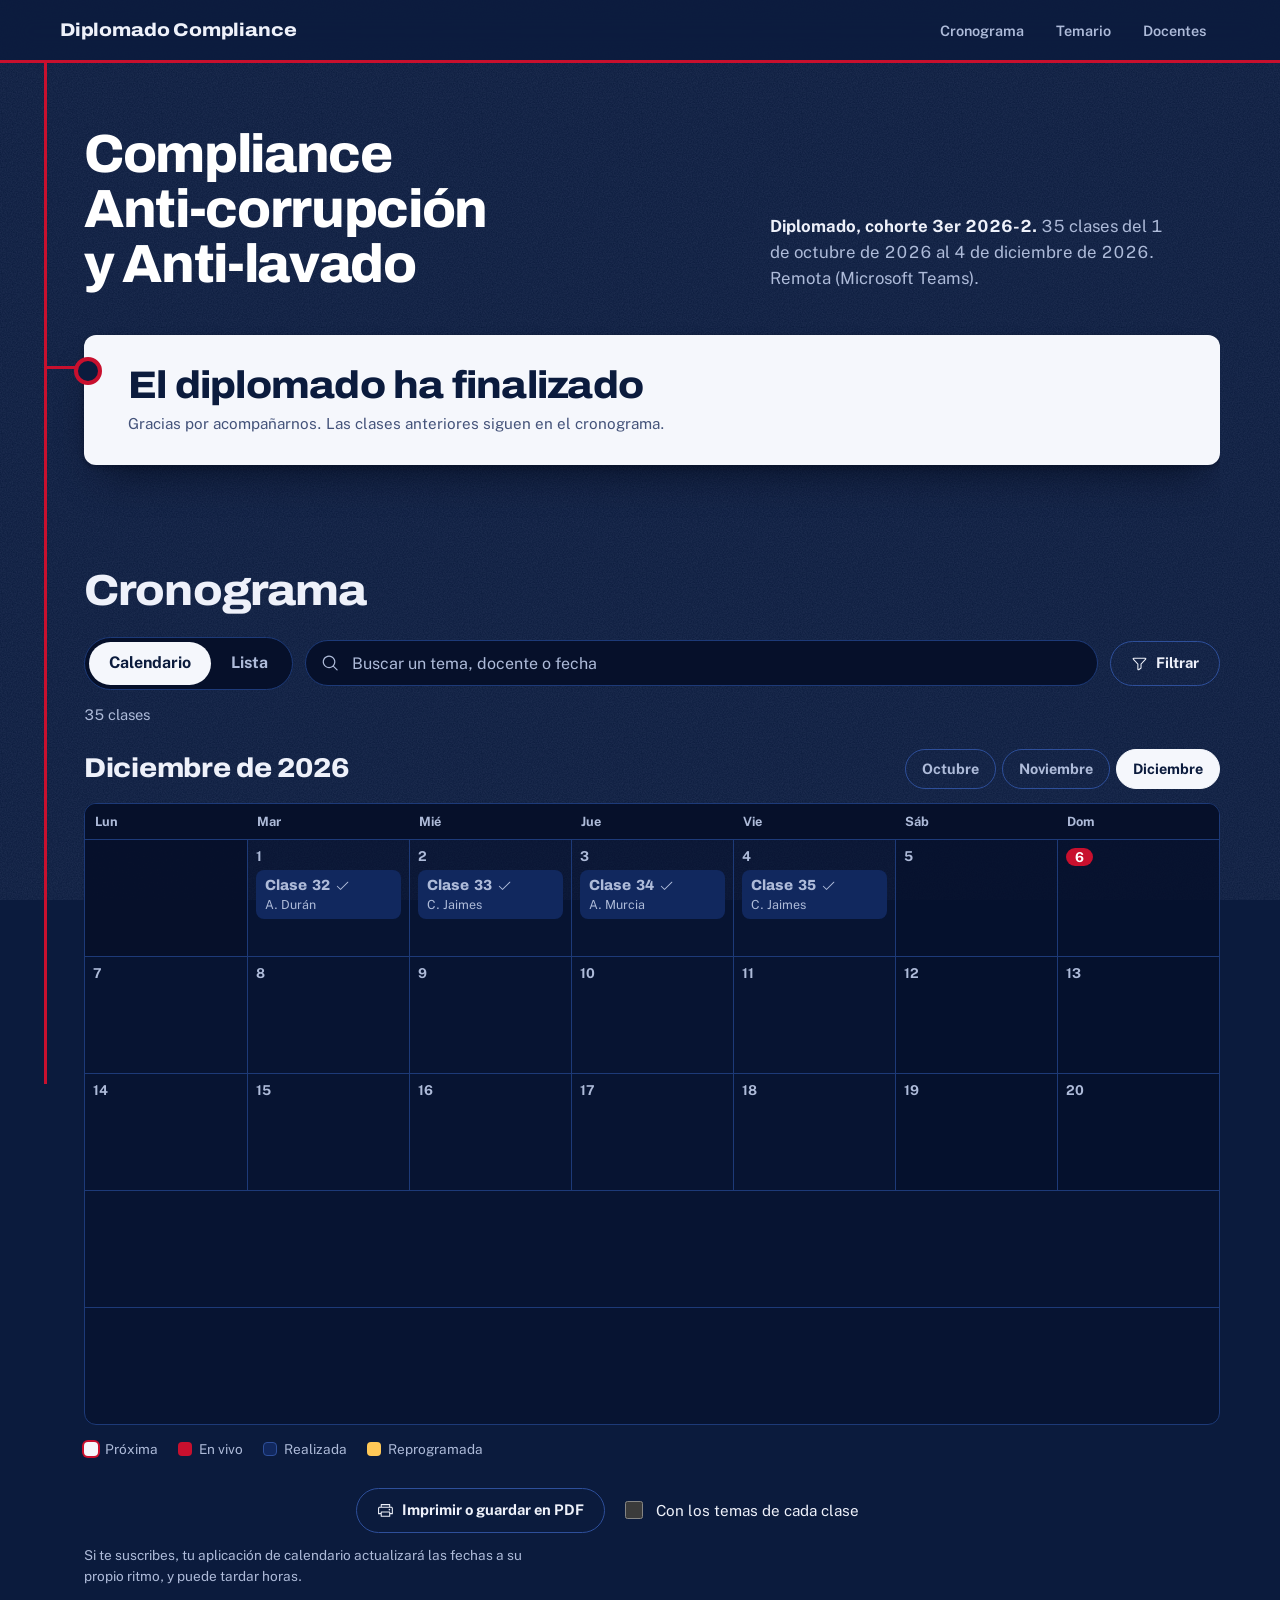
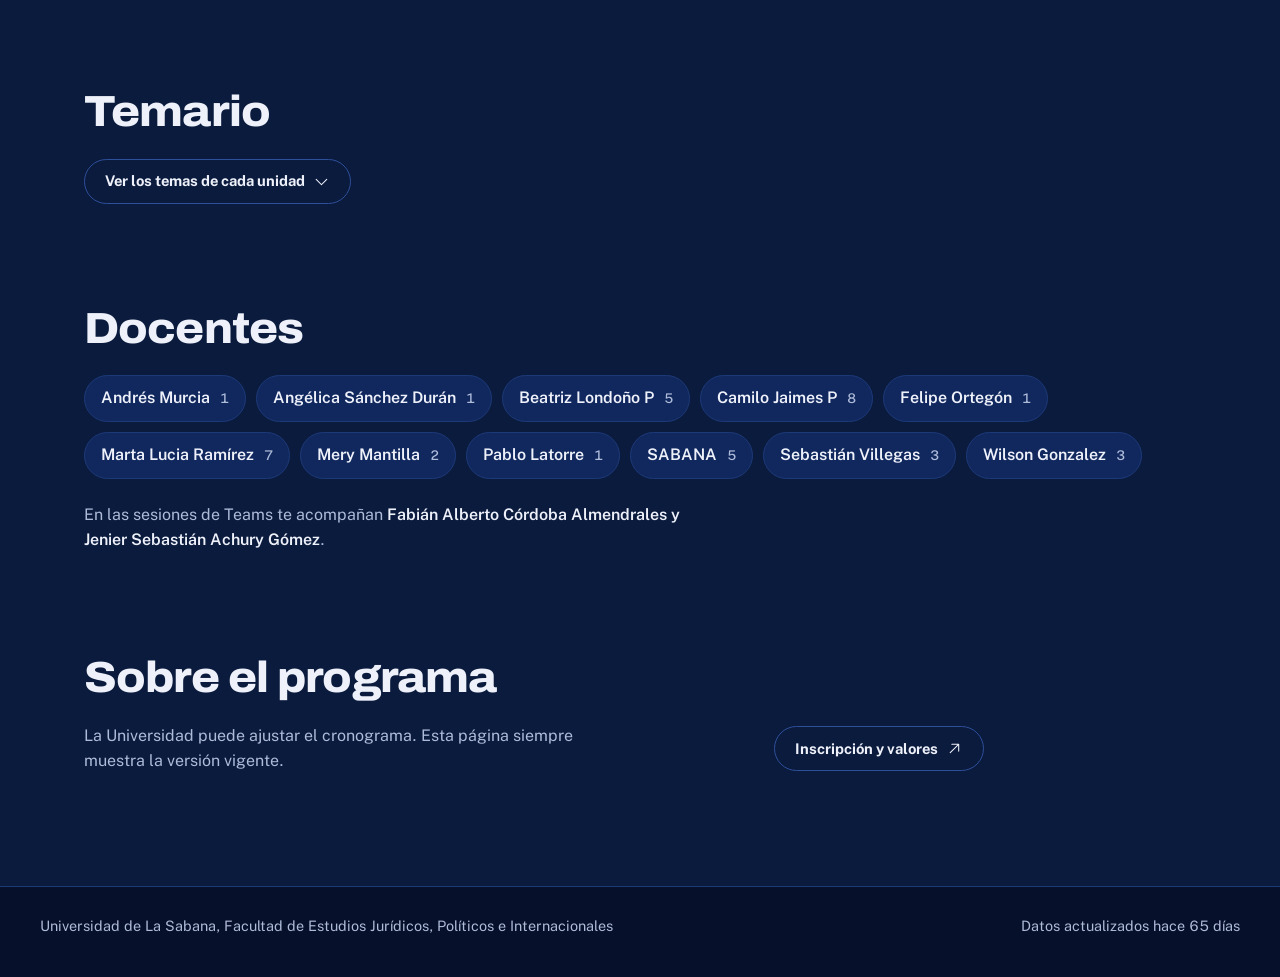
==== commit 2ce792bb: "Versionar archivos del sitio por despliegue para evitar mezclas de cache Co-Authored-By: Claude Sonn" ====
--- a/index.html
+++ b/index.html
@@ -12,11 +12,11 @@
   <meta name="theme-color" content="#0B1B3D">
   <link rel="icon" type="image/svg+xml" href="assets/icono.svg">
   <link rel="preload" href="assets/fuentes/archivo-wdth.woff2" as="font" type="font/woff2" crossorigin>
-  <link rel="stylesheet" href="css/tokens.css">
-  <link rel="stylesheet" href="css/base.css">
-  <link rel="stylesheet" href="css/componentes.css">
-  <link rel="stylesheet" href="css/calendario.css">
-  <link rel="stylesheet" href="css/impresion.css">
+  <link rel="stylesheet" href="css/tokens.css?v=__V__">
+  <link rel="stylesheet" href="css/base.css?v=__V__">
+  <link rel="stylesheet" href="css/componentes.css?v=__V__">
+  <link rel="stylesheet" href="css/calendario.css?v=__V__">
+  <link rel="stylesheet" href="css/impresion.css?v=__V__">
 </head>
 <body>
   <svg width="0" height="0" style="position:absolute" aria-hidden="true" focusable="false"><filter id="caucho" x="-5%" y="-5%" width="110%" height="110%"><feTurbulence type="fractalNoise" baseFrequency="0.85" numOctaves="2" seed="7" result="r"/><feColorMatrix in="r" type="matrix" values="0 0 0 0 0  0 0 0 0 0  0 0 0 0 0  -3.4 0 0 0 2.9" result="m"/><feComposite in="SourceGraphic" in2="m" operator="in"/></filter></svg>
@@ -99,6 +99,8 @@
   </footer>
 
   <div id="hoja-impresion" aria-hidden="true"></div>
-  <script type="module" src="js/app.js"></script>
+  <!-- __V__ se reemplaza por el commit en cada despliegue: obliga al navegador a pedir los archivos nuevos -->
+  <script type="importmap">{"imports":{"./js/app.js":"./js/app.js?v=__V__","./js/datos.js":"./js/datos.js?v=__V__","./js/estado.js":"./js/estado.js?v=__V__","./js/filtros.js":"./js/filtros.js?v=__V__","./js/vista-lista.js":"./js/vista-lista.js?v=__V__","./js/vista-calendario.js":"./js/vista-calendario.js?v=__V__","./js/proxima-clase.js":"./js/proxima-clase.js?v=__V__","./js/cambios.js":"./js/cambios.js?v=__V__","./js/ics.js":"./js/ics.js?v=__V__","./js/pdf.js":"./js/pdf.js?v=__V__","./js/secciones.js":"./js/secciones.js?v=__V__","./js/ui.js":"./js/ui.js?v=__V__","./js/iconos.js":"./js/iconos.js?v=__V__","./js/utils-fecha.js":"./js/utils-fecha.js?v=__V__"}}</script>
+  <script type="module" src="js/app.js?v=__V__"></script>
 </body>
 </html>
